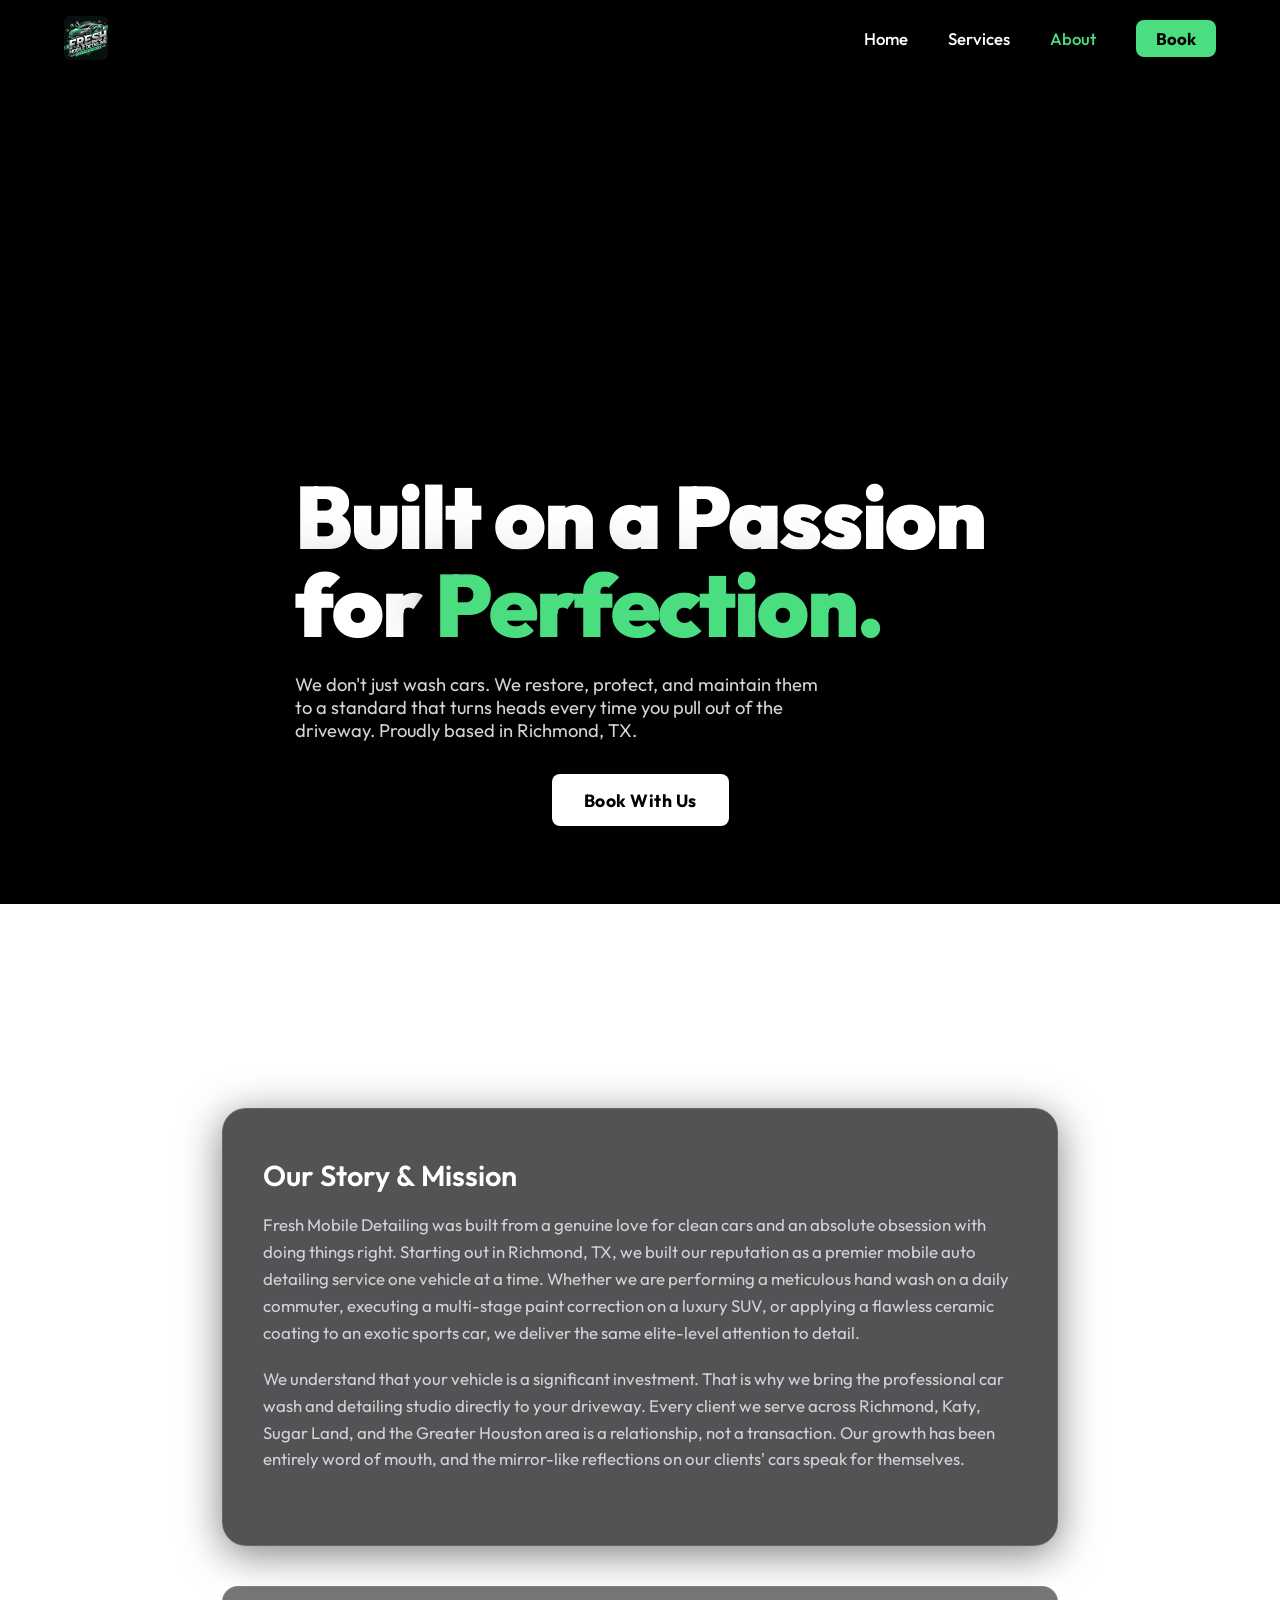
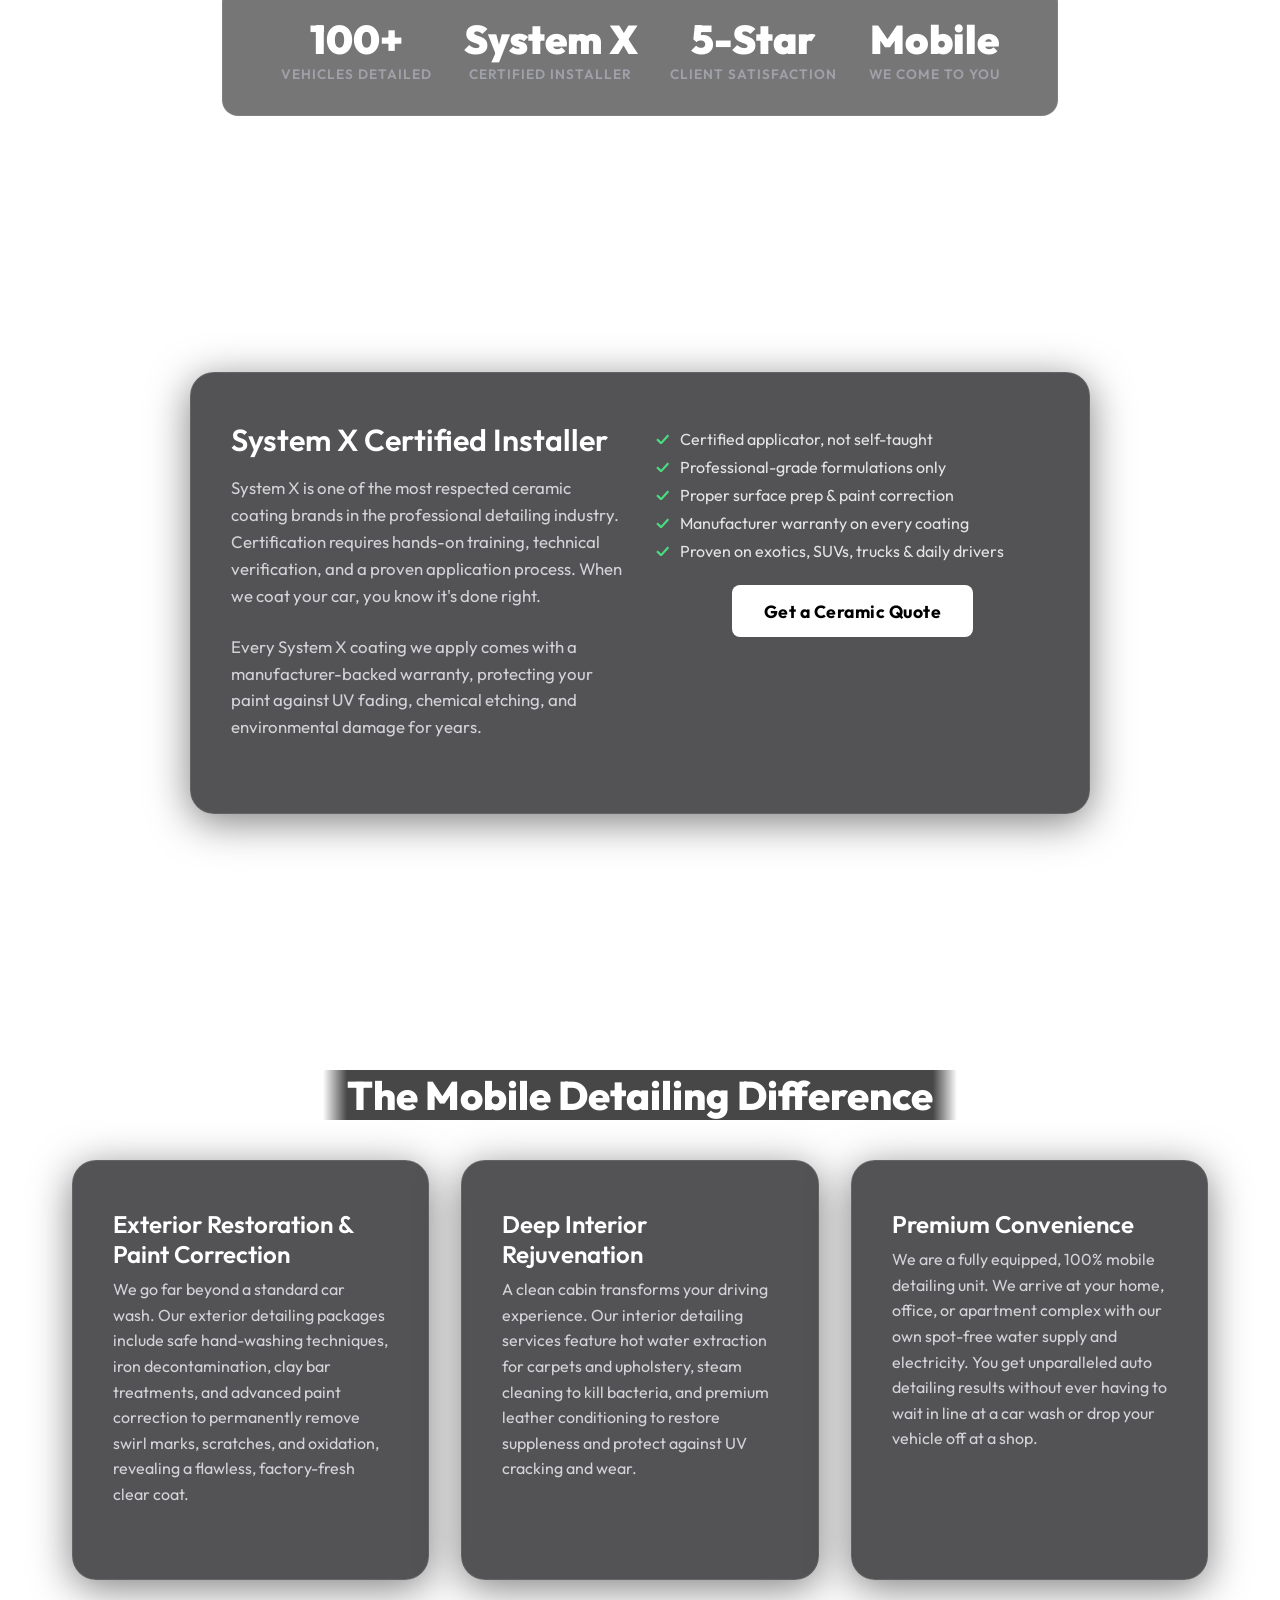
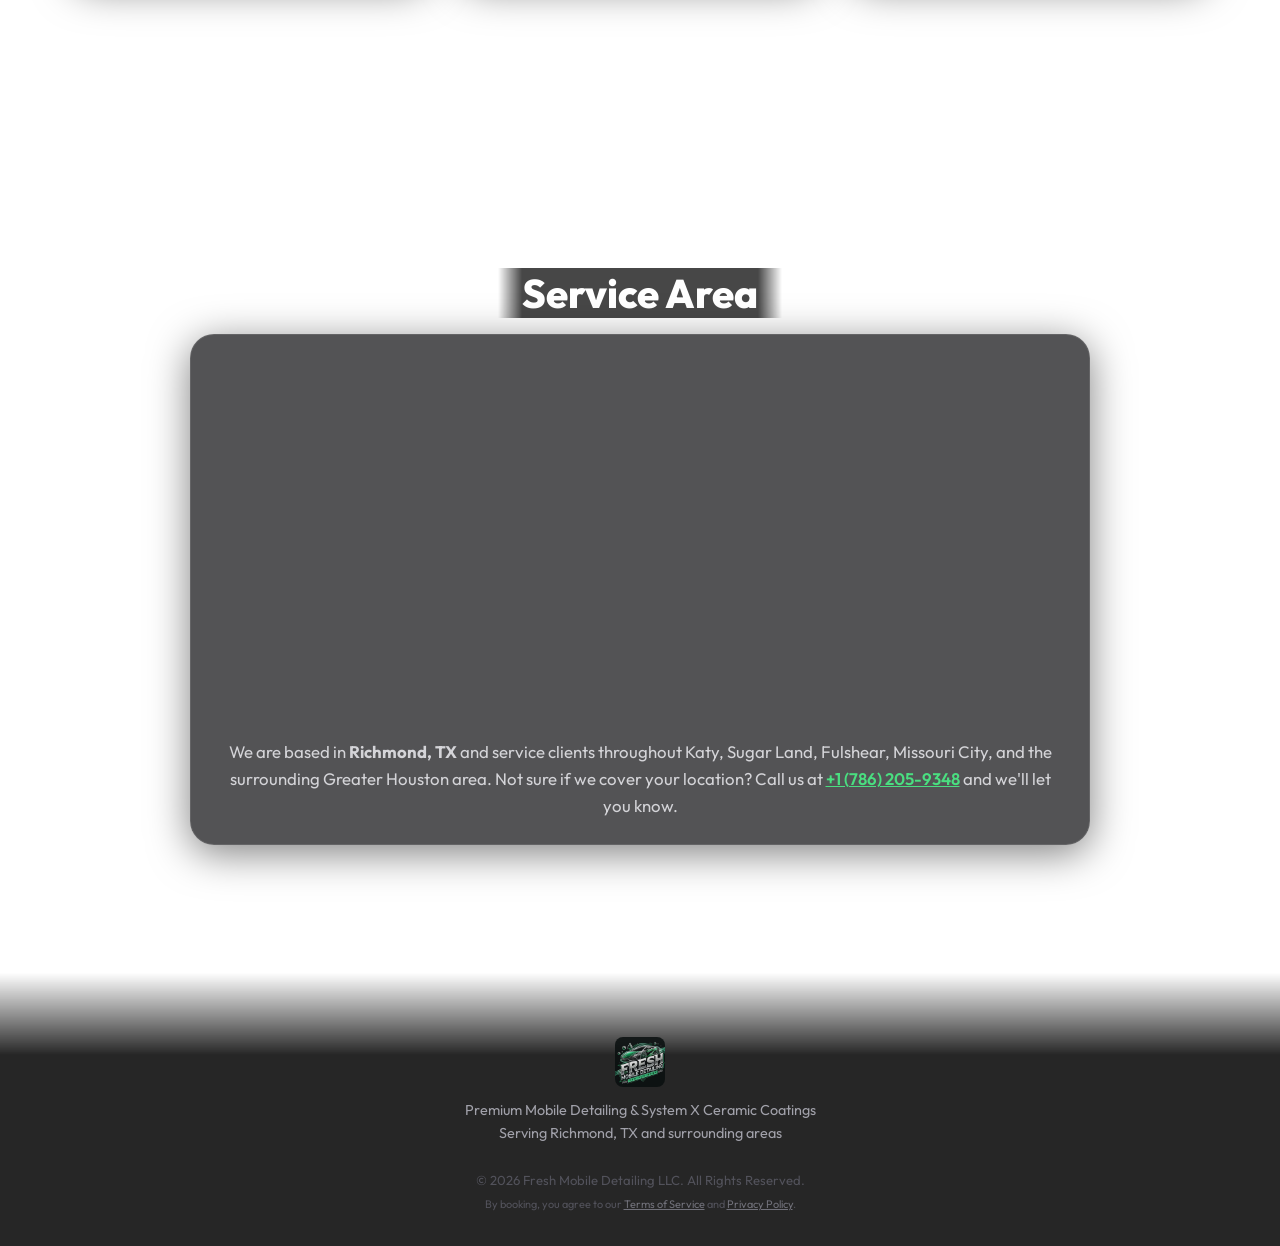
==== about.html @ 8d5e96d8 "Initial commit of Fresh Mobile Detailing" ====
<!DOCTYPE html>
<html lang="en">
<head>
    <meta charset="UTF-8">
    <meta name="viewport" content="width=device-width, initial-scale=1.0">
    <title>About Us | Mobile Auto Detailing Richmond & Houston TX</title>
    <meta name="description" content="Fresh Mobile Detailing is Richmond TX's premier mobile auto detailing service. Certified System X ceramic coating installers serving Richmond, Katy, Sugar Land, and Greater Houston. Passion-driven, results-obsessed.">
    <meta name="keywords" content="About Fresh Mobile Detailing, Richmond TX Detailer, Katy TX Car Wash, Sugar Land Auto Detail, Ceramic Coating Installers Houston, System X Certified Installer Texas">
    <link rel="stylesheet" href="styles.css">
    <link href="https://fonts.googleapis.com/css2?family=Outfit:wght@300;400;500;600;800;900&display=swap" rel="stylesheet">
</head>
<body>
    <div class="video-container">
        <video autoplay muted loop playsinline id="bg-video">
            <source src="assets/FRESH_MCLAREN.mp4" type="video/mp4">
        </video>
        <div class="overlay"></div>
    </div>

    <nav class="navbar">
        <a href="index.html" class="logo">
            <img src="assets/FRESH.jpg" alt="Fresh Mobile Detailing Logo" class="logo-img">
        </a>
        <button class="hamburger" aria-label="Toggle navigation" aria-expanded="false">
            <span></span><span></span><span></span>
        </button>
        <ul class="nav-links">
            <li><a href="index.html">Home</a></li>
            <li><a href="services.html">Services</a></li>
            <li><a href="about.html" class="active">About</a></li>
            <li><a href="contact.html" class="nav-cta">Book</a></li>
        </ul>
    </nav>

    <main class="main-content">

        <!-- Hero -->
        <section class="hero hero-about">
            <div class="hero-content">
                <h1 class="hero-title" style="font-size:clamp(2.8rem,7.5vw,5.5rem);"><span class="line-halo">Built on a Passion<br>for <span class="hero-accent">Perfection.</span></span></h1>
                <p class="hero-sub" style="max-width:560px;"><span class="line-halo">We don't just wash cars. We restore, protect, and maintain them to a standard that turns heads every time you pull out of the driveway. Proudly based in Richmond, TX.</span></p>
                <div style="text-align: center; margin-top: 1.5rem;">
                    <a href="contact.html" class="cta-button">Book With Us</a>
                </div>
            </div>
        </section>

        <!-- Story + Stats -->
        <section class="content-section">
            <div class="page-container" style="max-width: 900px;">
                <div class="glass-card info-card" style="margin-bottom: 2.5rem;">
                    <h2 class="service-title" style="font-size:1.8rem;margin-bottom:1.2rem;">Our Story &amp; Mission</h2>
                    <p class="service-desc" style="font-size:1.05rem;margin-bottom:1.2rem;">
                        Fresh Mobile Detailing was built from a genuine love for clean cars and an absolute obsession with doing things right. Starting out in Richmond, TX, we built our reputation as a premier mobile auto detailing service one vehicle at a time. Whether we are performing a meticulous hand wash on a daily commuter, executing a multi-stage paint correction on a luxury SUV, or applying a flawless ceramic coating to an exotic sports car, we deliver the same elite-level attention to detail.
                    </p>
                    <p class="service-desc" style="font-size:1.05rem;">
                        We understand that your vehicle is a significant investment. That is why we bring the professional car wash and detailing studio directly to your driveway. Every client we serve across Richmond, Katy, Sugar Land, and the Greater Houston area is a relationship, not a transaction. Our growth has been entirely word of mouth, and the mirror-like reflections on our clients' cars speak for themselves.
                    </p>
                </div>
                
                <div style="display:flex; justify-content:center; align-items:center; flex-wrap:wrap; gap:3rem 2rem; padding: 2rem; background: rgba(6, 6, 9, 0.55); border: 1px solid rgba(255,255,255,0.08); border-radius: 16px; backdrop-filter: blur(10px); text-align: center;">
                    <div style="text-align:center;">
                        <span style="display:block;font-size:2.5rem;font-weight:900;color:var(--primary);line-height:1;margin-bottom:0.25rem;">100+</span>
                        <span style="font-size:0.85rem;color:#a1a1aa;text-transform:uppercase;letter-spacing:1px;font-weight:600;">Vehicles Detailed</span>
                    </div>
                    <div style="text-align:center;">
                        <span style="display:block;font-size:2.5rem;font-weight:900;color:var(--primary);line-height:1;margin-bottom:0.25rem;">System X</span>
                        <span style="font-size:0.85rem;color:#a1a1aa;text-transform:uppercase;letter-spacing:1px;font-weight:600;">Certified Installer</span>
                    </div>
                    <div style="text-align:center;">
                        <span style="display:block;font-size:2.5rem;font-weight:900;color:var(--primary);line-height:1;margin-bottom:0.25rem;">5-Star</span>
                        <span style="font-size:0.85rem;color:#a1a1aa;text-transform:uppercase;letter-spacing:1px;font-weight:600;">Client Satisfaction</span>
                    </div>
                    <div style="text-align:center;">
                        <span style="display:block;font-size:2.5rem;font-weight:900;color:var(--primary);line-height:1;margin-bottom:0.25rem;">Mobile</span>
                        <span style="font-size:0.85rem;color:#a1a1aa;text-transform:uppercase;letter-spacing:1px;font-weight:600;">We Come to You</span>
                    </div>
                </div>
            </div>
        </section>

        <!-- System X -->
        <section class="content-section">
            <div class="page-container">
                <div class="glass-card" style="max-width:900px;margin:0 auto;text-align:left;">
                    <div style="display:flex;align-items:flex-start;gap:2rem;flex-wrap:wrap;">
                        <div style="flex:1;min-width:260px;">
                            <h2 class="service-title" style="font-size:1.9rem;margin-bottom:1rem;">System X Certified Installer</h2>
                            <p class="service-desc" style="font-size:1.05rem;">
                                System X is one of the most respected ceramic coating brands in the professional detailing industry. Certification requires hands-on training, technical verification, and a proven application process. When we coat your car, you know it's done right.
                            </p>
                            <p class="service-desc" style="font-size:1.05rem;margin-top:1rem;">
                                Every System X coating we apply comes with a manufacturer-backed warranty, protecting your paint against UV fading, chemical etching, and environmental damage for years.
                            </p>
                        </div>
                        <div style="flex:1;min-width:220px;">
                            <ul class="service-list" style="margin-top:0.5rem;">
                                <li>Certified applicator, not self-taught</li>
                                <li>Professional-grade formulations only</li>
                                <li>Proper surface prep &amp; paint correction</li>
                                <li>Manufacturer warranty on every coating</li>
                                <li>Proven on exotics, SUVs, trucks &amp; daily drivers</li>
                            </ul>
                            <div style="text-align: center; margin-top: 1.5rem;">
                                <a href="contact.html" class="cta-button book-btn" data-service="ceramic">Get a Ceramic Quote</a>
                            </div>
                        </div>
                    </div>
                </div>
            </div>
        </section>

        <!-- Our Expertise -->
        <section class="content-section">
            <div class="page-container">
                <div class="title-wrapper"><h2 class="section-title"><span class="line-halo">The Mobile Detailing Difference</span></h2></div>
                <div class="grid-container">
                    <div class="glass-card info-card">
                        <h3 class="service-title">Exterior Restoration &amp; Paint Correction</h3>
                        <p class="service-desc">We go far beyond a standard car wash. Our exterior detailing packages include safe hand-washing techniques, iron decontamination, clay bar treatments, and advanced paint correction to permanently remove swirl marks, scratches, and oxidation, revealing a flawless, factory-fresh clear coat.</p>
                    </div>
                    <div class="glass-card info-card">
                        <h3 class="service-title">Deep Interior Rejuvenation</h3>
                        <p class="service-desc">A clean cabin transforms your driving experience. Our interior detailing services feature hot water extraction for carpets and upholstery, steam cleaning to kill bacteria, and premium leather conditioning to restore suppleness and protect against UV cracking and wear.</p>
                    </div>
                    <div class="glass-card info-card">
                        <h3 class="service-title">Premium Convenience</h3>
                        <p class="service-desc">We are a fully equipped, 100% mobile detailing unit. We arrive at your home, office, or apartment complex with our own spot-free water supply and electricity. You get unparalleled auto detailing results without ever having to wait in line at a car wash or drop your vehicle off at a shop.</p>
                    </div>
                </div>
            </div>
        </section>

        <!-- Service Area + Map -->
        <section class="content-section">
            <div class="page-container">
                <div class="title-wrapper"><h2 class="section-title"><span class="line-halo">Service Area</span></h2></div>
                <div class="glass-card" style="max-width:900px;margin:0 auto;overflow:hidden;padding:0;">
                    <div class="map-wrapper">
                        <iframe
                            src="https://www.google.com/maps/embed?pb=!1m18!1m12!1m3!1d221978.04697087437!2d-95.87490824999999!3d29.620249999999997!2m3!1f0!2f0!3f0!3m2!1i1024!2i768!4f13.1!3m3!1m2!1s0x8640e8b4ed9c4785%3A0x94ef7c6aedf679f7!2sRichmond%2C%20TX!5e0!3m2!1sen!2sus!4v1717617600000!5m2!1sen!2sus"
                            width="100%"
                            height="380"
                            style="border:0;display:block;"
                            allowfullscreen=""
                            loading="lazy"
                            referrerpolicy="no-referrer-when-downgrade"
                            title="Fresh Mobile Detailing Service Area - Richmond TX">
                        </iframe>
                    </div>
                    <div style="padding:1.5rem 2rem;">
                        <p class="service-desc" style="font-size:1.05rem;margin:0;">We are based in <strong>Richmond, TX</strong> and service clients throughout Katy, Sugar Land, Fulshear, Missouri City, and the surrounding Greater Houston area. Not sure if we cover your location? Call us at <a href="tel:+17862059348" style="color:var(--accent);font-weight:600;">+1 (786) 205-9348</a> and we'll let you know.</p>
                    </div>
                </div>
            </div>
        </section>

    </main>

    <footer>
        <div class="footer-inner">
            <div class="footer-brand">
                <img src="assets/FRESH.jpg" alt="Fresh Mobile Detailing" class="footer-logo">
                <p>Premium Mobile Detailing &amp; System X Ceramic Coatings<br>Serving Richmond, TX and surrounding areas</p>
            </div>

            <p class="footer-copy">&copy; 2026 Fresh Mobile Detailing LLC. All Rights Reserved.<br>
            <small>By booking, you agree to our <a href="terms.html">Terms of Service</a> and <a href="privacy.html">Privacy Policy</a>.</small></p>
        </div>
    </footer>

    <!-- Booking Modal -->
    <div class="modal-overlay" id="booking-modal">
        <div class="modal-content">
            <button class="modal-close">&times;</button>
            <h2 class="title" style="font-size:2rem;margin-bottom:1rem;">Book Your Detail</h2>
            <p style="margin-bottom:1.5rem;color:#e4e4e7;">Fill out the form or call <span style="color:var(--accent);font-weight:bold;">+1 (786) 205-9348</span></p>
            <form action="#" method="POST" class="booking-form">
                <div class="form-row">
                    <div class="form-group"><label>Full Name</label><input type="text" class="form-control" required></div>
                    <div class="form-group"><label>Phone Number</label><input type="tel" class="form-control" required></div>
                </div>
                <div class="form-group"><label>Email Address</label><input type="email" class="form-control" required></div>
                <div class="form-row">
                    <div class="form-group"><label>Vehicle Make &amp; Model</label><input type="text" class="form-control" required></div>
                    <div class="form-group"><label>Preferred Date</label><input type="date" class="form-control" required></div>
                </div>
                <div class="form-group">
                    <label>Requested Service</label>
                    <select id="modal-service" class="form-control" required>
                        <option value="" disabled selected>Select a package...</option>
                        <option value="wash_wax">Premium Wash &amp; Wax (From $120)</option>
                        <option value="interior">Full Interior Detail (From $150)</option>
                        <option value="combo">Full Inside &amp; Out (From $250)</option>
                        <option value="ceramic">System X Ceramic Coating (Quote)</option>
                        <option value="other">Other / Custom</option>
                    </select>
                </div>
                <button type="submit" class="cta-button" style="width:100%;border:none;cursor:pointer;margin-top:1.5rem;">Submit Request</button>
            </form>
        </div>
    </div>

    <script src="script.js"></script>
</body>
</html>
---- styles.css ----
:root {
    --primary: #ffffff;
    --accent: #4ade80;
    --accent-hover: #22c55e;
    --bg-overlay: rgba(0, 0, 0, 0.25); /* Lighter overlay — let the video live */
    --glass-bg: rgba(10, 10, 14, 0.70);
    --glass-border: rgba(255, 255, 255, 0.1);
    --font-main: 'Outfit', sans-serif;
}

* { margin: 0; padding: 0; box-sizing: border-box; }

body, html {
    font-family: var(--font-main);
    color: var(--primary);
    background-color: transparent;
    scroll-behavior: smooth;
    min-height: 100vh;
    display: flex;
    flex-direction: column;
}

body.bg-dark {
    background-color: #0f0f13;
    background-image: radial-gradient(circle at top right, rgba(74, 222, 128, 0.05), transparent 40%),
                      radial-gradient(circle at bottom left, rgba(255, 255, 255, 0.05), transparent 40%);
}

/* ===========================================================
   CONTENT SECTIONS — no more heavy dark bars.
   Sections are now fully transparent, letting the video show.
   Only a very soft inner shadow at the edges keeps it subtle.
   =========================================================== */
.content-section {
    width: 100%;
    padding: 5rem 0;
    margin: 0;
    display: flex;
    justify-content: center;
    background: transparent;
    position: relative;
}

/* ===========================================================
   LOCALIZED TEXT GLOW — the key technique.
   A pseudo-element places a radial dark halo directly behind
   the text/title only, fading to fully transparent outward.
   =========================================================== */
.section-title {
    font-size: 2.5rem;
    font-weight: 800;
    text-align: center;
    margin-bottom: 1rem;
    color: var(--primary);
    display: inline-block;
}

.page-title {
    font-size: 3rem;
    text-align: center;
    margin-bottom: 0.5rem;
    font-weight: 800;
    display: inline-block;
}

.page-subtitle {
    font-size: 1.2rem;
    text-align: center;
    color: #d4d4d8;
    margin-bottom: 1rem;
    display: inline-block;
}

/* Center the inline-block title elements in their parent */
.page-container > .page-title,
.page-container > .page-subtitle,
.content-section .section-title {
    display: inline-block;
}
/* Wrapper to center inline-block children */
.title-wrapper {
    width: 100%;
    text-align: center;
    margin-bottom: 0;
}

/* ===========================================================
   FIXED BACKGROUND VIDEO
   =========================================================== */
.video-container {
    position: fixed;
    top: 0;
    left: 0;
    width: 100vw;
    min-height: 100svh;
    z-index: -2;
    background: #000;
}
#bg-video {
    width: 100vw; height: 100svh; object-fit: cover;
}
.overlay {
    position: fixed;
    top: 0; left: 0; width: 100%; height: 100%;
    background: var(--bg-overlay);
    z-index: -1;
}

/* ===========================================================
   LOGO IMAGE IN NAVBAR
   =========================================================== */
.logo { text-decoration: none; display: flex; align-items: center; }
.logo-img {
    height: 44px;
    width: auto;
    object-fit: contain;
    border-radius: 6px;
    display: block;
}

/* ===========================================================
   NAVBAR — fix hamburger z-index and visibility
   =========================================================== */
.navbar {
    position: fixed; top: 0; left: 0; width: 100%;
    display: flex; justify-content: space-between; align-items: center;
    padding: 1rem 5% 1.5rem; /* extra bottom padding for the fade */
    background: transparent;
    border-bottom: none;
    z-index: 1000;
}
.navbar::before {
    content: '';
    position: absolute;
    top: 0; left: 0; width: 100%; height: 100%;
    background: rgba(0, 0, 0, 0.45);
    backdrop-filter: blur(14px);
    -webkit-backdrop-filter: blur(14px);
    mask-image: linear-gradient(to bottom, black 40%, transparent 100%);
    -webkit-mask-image: linear-gradient(to bottom, black 40%, transparent 100%);
    z-index: -1;
    pointer-events: none;
}
.hamburger {
    display: none;
    cursor: pointer;
    flex-direction: column;
    gap: 5px;
    background: none;
    border: none;
    padding: 6px;
    z-index: 1001;
}
.hamburger span { width: 25px; height: 3px; background: white; border-radius: 2px; transition: 0.3s; display: block; }

.nav-links { display: flex; gap: 2.5rem; list-style: none; }
.nav-links a {
    color: var(--primary); text-decoration: none; font-weight: 500; font-size: 1.05rem;
    transition: color 0.3s;
}
.nav-links a:hover, .nav-links a.active { color: var(--accent); }

.nav-links a.nav-cta {
    background: var(--accent);
    color: #000;
    padding: 0.5rem 1.25rem;
    border-radius: 8px;
    font-weight: 700;
    transition: background 0.2s, transform 0.2s;
}
.nav-links a.nav-cta:hover {
    background: var(--accent-hover, #22c55e);
    transform: translateY(-1px);
    color: #000;
}

/* ===========================================================
   MAIN CONTENT WRAPPERS
   =========================================================== */
.main-content {
    flex: 1;
    padding-top: 80px;
    display: flex; flex-direction: column; align-items: center;
    width: 100%;
}
.hero {
    flex: 1; display: flex; justify-content: center; align-items: center; padding: 20px;
    width: 100%; min-height: calc(100svh - 80px);
}
.page-container {
    width: 100%;
    max-width: 1200px;
    padding: 3rem 2rem;
}

/* ===========================================================
   GLASSMORPHISM CARDS — kept for actual content containers
   =========================================================== */
.glass-card {
    background: var(--glass-bg);
    backdrop-filter: blur(18px);
    -webkit-backdrop-filter: blur(18px);
    border: 1px solid var(--glass-border);
    border-radius: 24px;
    padding: 3rem 2.5rem;
    text-align: center;
    box-shadow: 0 8px 40px 0 rgba(0, 0, 0, 0.5);
    animation: fadeInUp 0.8s ease-out forwards;
}
.glass-card.hero-card { max-width: 600px; }
.glass-card.info-card { text-align: left; margin-bottom: 2rem; }

/* Service cards — clean, readable but not gimmicky */
.grid-container {
    display: grid;
    grid-template-columns: repeat(auto-fit, minmax(min(100%, 300px), 1fr));
    gap: 2rem;
    margin-top: 1.5rem;
}
.service-card {
    background: rgba(6, 6, 9, 0.55);
    border: 1px solid rgba(255,255,255,0.08);
    backdrop-filter: blur(10px);
    -webkit-backdrop-filter: blur(10px);
    border-radius: 16px;
    padding: 2rem;
    text-align: left;
    transition: transform 0.3s, border-color 0.3s, box-shadow 0.3s;
}
.service-card:hover {
    transform: translateY(-6px);
    border-color: var(--accent);
    box-shadow: 0 8px 30px rgba(74, 222, 128, 0.12);
}
.service-title { font-size: 1.5rem; font-weight: 600; margin-bottom: 0.5rem; color: var(--primary); }
.service-price { font-size: 1.25rem; font-weight: 800; margin-bottom: 1rem; color: var(--accent); }
.service-desc { color: #d4d4d8; line-height: 1.6; margin-bottom: 1.5rem; }
.service-list { list-style: none; color: #e4e4e7; margin-bottom: 1.5rem; }
.service-list li { margin-bottom: 0.5rem; padding-left: 1.5rem; position: relative; }
.service-list li::before { content: "✓"; color: var(--accent); position: absolute; left: 0; font-weight: bold; }

/* ===========================================================
   TYPOGRAPHY
   =========================================================== */
.badge { display: inline-block; padding: 6px 12px; background: rgba(255,255,255,0.1); border: 1px solid rgba(255,255,255,0.2); border-radius: 20px; font-size: 0.85rem; font-weight: 600; letter-spacing: 1px; text-transform: uppercase; margin-bottom: 1.5rem; }
.title { font-size: 3rem; font-weight: 800; line-height: 1.1; margin-bottom: 0.5rem; }
.subtitle { font-size: 1.2rem; color: #e4e4e7; margin-bottom: 2rem; }

/* Features */
.features { display: flex; flex-direction: column; gap: 1rem; margin-bottom: 2.5rem; }
.feature-item { display: flex; align-items: center; justify-content: center; gap: 0.5rem; font-size: 1.05rem; }

/* Buttons */
.cta-button { 
    display: inline-flex; 
    align-items: center; 
    justify-content: center; 
    height: 52px; 
    white-space: nowrap; 
    padding: 0 2rem; 
    background: var(--primary); 
    color: #000; 
    text-decoration: none; 
    border-radius: 8px; 
    font-weight: 700; 
    font-size: 1.1rem; 
    transition: all 0.3s ease; 
    text-align: center; 
    cursor: pointer; 
    border: none; 
    letter-spacing: 0.5px; 
}
.cta-button:hover { transform: translateY(-2px); background: #f4f4f5; box-shadow: 0 6px 20px rgba(255,255,255,0.3); }
.cta-button.outline { background: transparent; border: 2px solid var(--primary); color: var(--primary); }
.cta-button.outline:hover { background: var(--primary); color: #000; }

/* Lock background scrolling when modal is open */
body.no-scroll {
    overflow: hidden;
    height: 100vh;
}

/* ===========================================================
   FORMS & MODAL
   =========================================================== */
.form-row {
    display: flex;
    flex-direction: column;
    gap: 1.5rem;
}
@media (min-width: 768px) {
    .form-row { flex-direction: row; }
    .form-row > * { flex: 1; }
}
.booking-form {
    display: flex;
    flex-direction: column;
    gap: 1rem;
    text-align: left;
}
.form-group {
    display: flex;
    flex-direction: column;
    gap: 0.5rem;
}
.form-group label {
    font-size: 0.95rem;
    font-weight: 500;
    color: #e4e4e7;
}
.form-control {
    width: 100%;
    padding: 1rem;
    background: rgba(0, 0, 0, 0.5);
    border: 1px solid var(--glass-border);
    border-radius: 8px;
    color: var(--primary);
    font-family: var(--font-main);
    font-size: 1rem;
    transition: border-color 0.3s, background 0.3s;
}
.form-control:focus {
    outline: none;
    border-color: var(--accent);
    background: rgba(0, 0, 0, 0.7);
}
select.form-control {
    appearance: none;
    -webkit-appearance: none;
    background-image: url("data:image/svg+xml;charset=UTF-8,%3csvg xmlns='http://www.w3.org/2000/svg' viewBox='0 0 24 24' fill='none' stroke='white' stroke-width='2' stroke-linecap='round' stroke-linejoin='round'%3e%3cpolyline points='6 9 12 15 18 9'%3e%3c/polyline%3e%3c/svg%3e");
    background-repeat: no-repeat;
    background-position: right 1rem center;
    background-size: 1em;
}

.modal-overlay {
    position: fixed;
    top: 0; left: 0; width: 100%; height: 100%;
    background: rgba(0, 0, 0, 0.75);
    backdrop-filter: blur(10px);
    z-index: 1000;
    display: flex; justify-content: center; align-items: center;
    opacity: 0; visibility: hidden;
    transition: all 0.3s ease;
}
.modal-overlay.active { opacity: 1; visibility: visible; }
.modal-content {
    background: rgba(10, 10, 14, 0.88);
    border: 1px solid var(--glass-border);
    border-radius: 24px;
    padding: 2.5rem;
    width: 90%;
    max-width: 600px;
    max-height: 90vh;
    overflow-y: auto;
    position: relative;
    transform: translateY(20px);
    transition: all 0.35s cubic-bezier(0.34, 1.56, 0.64, 1);
    box-shadow: 0 24px 60px rgba(0,0,0,0.6);
}
.modal-overlay.active .modal-content { transform: translateY(0); }
.modal-close {
    position: absolute;
    top: 1.5rem; right: 1.5rem;
    background: transparent;
    border: none;
    color: var(--primary);
    font-size: 2rem;
    cursor: pointer;
    line-height: 1;
    opacity: 0.7;
    transition: opacity 0.2s;
}
.modal-close:hover { opacity: 1; }

/* ===========================================================
   FOOTER — new layout
   =========================================================== */
footer {
    position: relative;
    text-align: center;
    padding: 4rem 2rem 2rem;
    border-top: none;
    background: transparent;
}
footer::before {
    content: '';
    position: absolute;
    top: 0; left: 0; width: 100%; height: 100%;
    background: rgba(0,0,0,0.85);
    backdrop-filter: blur(10px);
    -webkit-backdrop-filter: blur(10px);
    mask-image: linear-gradient(to top, black 70%, transparent 100%);
    -webkit-mask-image: linear-gradient(to top, black 70%, transparent 100%);
    z-index: -1;
    pointer-events: none;
}
.footer-inner { max-width: 1000px; margin: 0 auto; display: flex; flex-direction: column; align-items: center; gap: 1.5rem; }
.footer-brand { display: flex; flex-direction: column; align-items: center; gap: 0.75rem; }
.footer-logo { height: 50px; width: auto; object-fit: contain; border-radius: 8px; opacity: 0.85; }
.footer-brand p { color: #a1a1aa; font-size: 0.9rem; line-height: 1.6; }
.footer-links { display: flex; flex-wrap: wrap; justify-content: center; gap: 1rem 2rem; }
.footer-links a { color: #a1a1aa; text-decoration: none; font-size: 0.9rem; transition: color 0.25s; }
.footer-links a:hover { color: var(--primary); }
.footer-copy { color: #52525b; font-size: 0.82rem; line-height: 1.7; }
.footer-copy a { color: #71717a; text-decoration: underline; }

/* ===========================================================
   CINEMATIC HERO
   =========================================================== */
.hero-cinematic, .hero-about {
    width: 100%;
    min-height: 100svh;
    display: flex;
    align-items: flex-end;
    padding: 0 6% 8%;
}
.hero-about {
    padding-bottom: 12%; /* Lift the about content slightly higher so the CTA is above fold */
}
.hero-content {
    max-width: 780px;
    position: relative;
}

/* Per-line halo — each line of text gets its own tight dark backing.
   Works by setting inline + box-decoration-break:clone so the background
   resets at every line break, accumulating only where characters live. */
.line-halo {
    display: inline;
    padding: 0 24px;
    background-color: transparent;
    background-image: linear-gradient(
        90deg, 
        transparent 0%, 
        rgba(0, 0, 0, 0.72) 24px, 
        rgba(0, 0, 0, 0.72) calc(100% - 24px), 
        transparent 100%
    );
    -webkit-box-decoration-break: clone;
    box-decoration-break: clone;
    line-height: inherit;
    border-radius: 0;
}

/* Stats row: each individual stat block gets its own pill */
.stat-halo {
    background: rgba(0, 0, 0, 0.65);
    padding: 0.5rem 1rem;
    border-radius: 8px;
    backdrop-filter: blur(4px);
}
.hero-eyebrow {
    font-size: 0.85rem;
    font-weight: 600;
    letter-spacing: 3px;
    text-transform: uppercase;
    color: var(--accent);
    margin-bottom: 1.5rem;
    position: relative;
    display: inline-block;
}
.hero-eyebrow::before {
    content: '';
    position: absolute;
    inset: -80% -200% -80% -80%;
    background: radial-gradient(ellipse at center left, rgba(0,0,0,0.6) 0%, transparent 70%);
    z-index: -1;
    pointer-events: none;
}
.hero-title {
    font-size: clamp(3.5rem, 9vw, 7rem);
    font-weight: 900;
    line-height: 1.0;
    letter-spacing: -2px;
    margin-bottom: 1.5rem;
    /* Soft shadow to keep text readable on any frame */
    text-shadow: 0 2px 40px rgba(0,0,0,0.6), 0 0 80px rgba(0,0,0,0.4);
}
.hero-accent { color: var(--accent); }
.hero-sub {
    font-size: 1.15rem;
    color: #d4d4d8;
    line-height: 1.25;
    margin-bottom: 2rem;
    text-shadow: 0 1px 12px rgba(0,0,0,0.8);
}
.hero-actions {
    display: flex;
    gap: 1rem;
    flex-wrap: wrap;
    margin-bottom: 3rem;
}
.hero-stats {
    display: flex;
    align-items: center;
    gap: 1.5rem;
    flex-wrap: wrap;
}
.stat { display: flex; flex-direction: column; }
.stat-number {
    font-size: 1.3rem;
    font-weight: 800;
    color: var(--primary);
    text-shadow: 0 1px 12px rgba(0,0,0,0.8);
}
.stat-label {
    font-size: 0.75rem;
    color: #a1a1aa;
    text-transform: uppercase;
    letter-spacing: 1px;
    text-shadow: 0 1px 8px rgba(0,0,0,0.8);
}
.stat-divider {
    width: 1px;
    height: 36px;
    background: rgba(255,255,255,0.2);
}

/* ===========================================================
   SERVICE CARD ACTIONS — side-by-side View Details + Book
   =========================================================== */
.service-card-actions {
    display: flex;
    gap: 0.75rem;
    margin-top: 1.5rem;
    flex-wrap: wrap;
}
.service-card-actions .cta-button {
    flex: 1;
    text-align: center;
    font-size: 0.95rem;
    padding: 0.75rem 1rem;
}
/* "View Details" ghost button */
.detail-btn {
    flex: 1;
    display: inline-flex;
    align-items: center;
    justify-content: center;
    height: 52px;
    white-space: nowrap;
    background: transparent;
    border: 1px solid var(--glass-border);
    color: var(--primary);
    font-family: var(--font-main);
    border-radius: 8px;
    padding: 0 1rem;
    font-size: 0.95rem;
    font-weight: 600;
    cursor: pointer;
    transition: all 0.2s;
}
.detail-btn:hover {
    border-color: var(--accent);
    background: rgba(74, 222, 128, 0.07);
    color: var(--accent);
}

/* ===========================================================
   SERVICE DETAIL MODAL content styles
   =========================================================== */
.svc-modal-title { margin-bottom: 0.25rem; }
.svc-modal-price { color: var(--accent); font-weight: 800; font-size: 1.2rem; margin-bottom: 1rem; }
.svc-modal-desc  { color: #d4d4d8; line-height: 1.7; margin-bottom: 1.25rem; }
.svc-modal-list  { list-style: none; margin-bottom: 1rem; }
.svc-modal-list li { padding: 0.4rem 0 0.4rem 1.5rem; position: relative; color: #e4e4e7; border-bottom: 1px solid rgba(255,255,255,0.05); }
.svc-modal-list li::before { content: '✓'; color: var(--accent); position: absolute; left: 0; font-weight: bold; }
.details-note {
    font-size: 0.85rem;
    color: #a1a1aa;
    font-style: italic;
    padding-top: 0.75rem;
    border-top: 1px solid var(--glass-border);
}

/* ===========================================================
   GOOGLE MAPS WRAPPER
   =========================================================== */
.map-wrapper {
    width: 100%;
    overflow: hidden;
    border-radius: 24px 24px 0 0;
    line-height: 0;
}
.map-wrapper iframe {
    filter: invert(92%) hue-rotate(180deg) brightness(0.85) contrast(1.05);
    display: block;
}


/* ===========================================================
   FEATURED CARD
   =========================================================== */
.service-card--featured {
    border-color: rgba(74,222,128,0.3);
    background: rgba(10, 18, 12, 0.65);
    position: relative;
}
.featured-badge {
    display: inline-block;
    font-size: 0.72rem;
    font-weight: 700;
    letter-spacing: 2px;
    text-transform: uppercase;
    color: var(--accent);
    border: 1px solid var(--accent);
    border-radius: 4px;
    padding: 3px 10px;
    margin-bottom: 0.75rem;
}

/* ===========================================================
   ABOUT PAGE — stat cards grid
   =========================================================== */
.about-grid {
    display: grid;
    grid-template-columns: 1fr 1fr;
    gap: 2rem;
    align-items: start;
}
.about-text-card { text-align: left; }
.about-stats-grid {
    display: grid;
    grid-template-columns: 1fr 1fr;
    gap: 1rem;
}
.stat-card {
    display: flex;
    flex-direction: column;
    align-items: center;
    justify-content: center;
    padding: 1.5rem 1rem;
    text-align: center;
    gap: 0.4rem;
}
.stat-big {
    font-size: 1.6rem;
    font-weight: 900;
    color: var(--accent);
    line-height: 1;
}
.stat-big-label {
    font-size: 0.78rem;
    color: #a1a1aa;
    text-transform: uppercase;
    letter-spacing: 1px;
}

/* Phone CTA on booking page */
.phone-cta {
    display: inline-block;
    font-size: 1.8rem;
    font-weight: 800;
    color: var(--accent);
    text-decoration: none;
    margin-top: 0.5rem;
    transition: opacity 0.2s;
    text-shadow: 0 2px 20px rgba(74,222,128,0.3);
}
.phone-cta:hover { opacity: 0.8; }

/* Card icon on info cards */
.card-icon {
    font-size: 1.5rem;
    margin-bottom: 0.75rem;
    color: var(--accent);
    opacity: 0.7;
}

/* ===========================================================
   MOBILE RESPONSIVENESS
   =========================================================== */
@media (max-width: 768px) {
    .content-section { padding: 3rem 0; }
    .page-container { padding: 1.5rem 1rem; }
    .glass-card { padding: 2rem 1.25rem; border-radius: 16px; width: 100%; }
    .service-card { padding: 1.5rem 1.25rem; border-radius: 14px; }
    .grid-container { gap: 1.25rem; }

    /* About grid stacks on mobile */
    .about-grid { grid-template-columns: 1fr; }
    .about-stats-grid { grid-template-columns: 1fr 1fr; }

    /* Force buttons to wrap on very small screens if they can't fit */
    .service-card-actions { flex-direction: column; }
    .service-card-actions .cta-button, .service-card-actions .detail-btn { width: 100%; }

    /* Hero cinematic adjusts to bottom-left layout */
    .hero-cinematic, .hero-about { padding: 0 5% 10%; align-items: flex-end; }
    .hero-about { padding-bottom: 25svh; }
    .hero-title { font-size: clamp(2.8rem, 12vw, 5rem); letter-spacing: -1px; }
    .hero-stats { gap: 1rem; }
    .stat-divider { height: 28px; }

    /* Hamburger MUST show */
    .hamburger { display: flex !important; }
    .nav-links {
        position: fixed;
        top: 0; left: 0;
        width: 100%; height: 100svh;
        background: rgba(5, 5, 8, 0.98);
        backdrop-filter: blur(20px);
        flex-direction: column;
        align-items: center;
        justify-content: center;
        gap: 2.5rem;
        border: none;
        z-index: 999;
        opacity: 0;
        visibility: hidden;
        transform: translateY(-10px);
        transition: opacity 0.3s ease, transform 0.3s ease, visibility 0.3s;
    }
    .nav-links.active { 
        opacity: 1; 
        visibility: visible; 
        transform: translateY(0); 
    }
    .nav-links a { font-size: 1.5rem; font-weight: 700; }
    .hamburger.active span:nth-child(1) { transform: rotate(45deg) translate(5px, 5px); }
    .hamburger.active span:nth-child(2) { opacity: 0; }
    .hamburger.active span:nth-child(3) { transform: rotate(-45deg) translate(6px, -6px); }

    .title { font-size: 2.2rem; }
    .page-title { font-size: 2.2rem; }
    .section-title { font-size: 2rem; }

    .hero-actions { flex-direction: column; }
    .hero-actions .cta-button { text-align: center; }

    .footer-links { gap: 0.75rem 1.5rem; }
}

@keyframes fadeInUp {
    from { opacity: 0; transform: translateY(20px); }
    to { opacity: 1; transform: translateY(0); }
}

@media (min-width: 1024px) {
    .services-grid-2x2 {
        grid-template-columns: 1fr 1fr;
    }
}
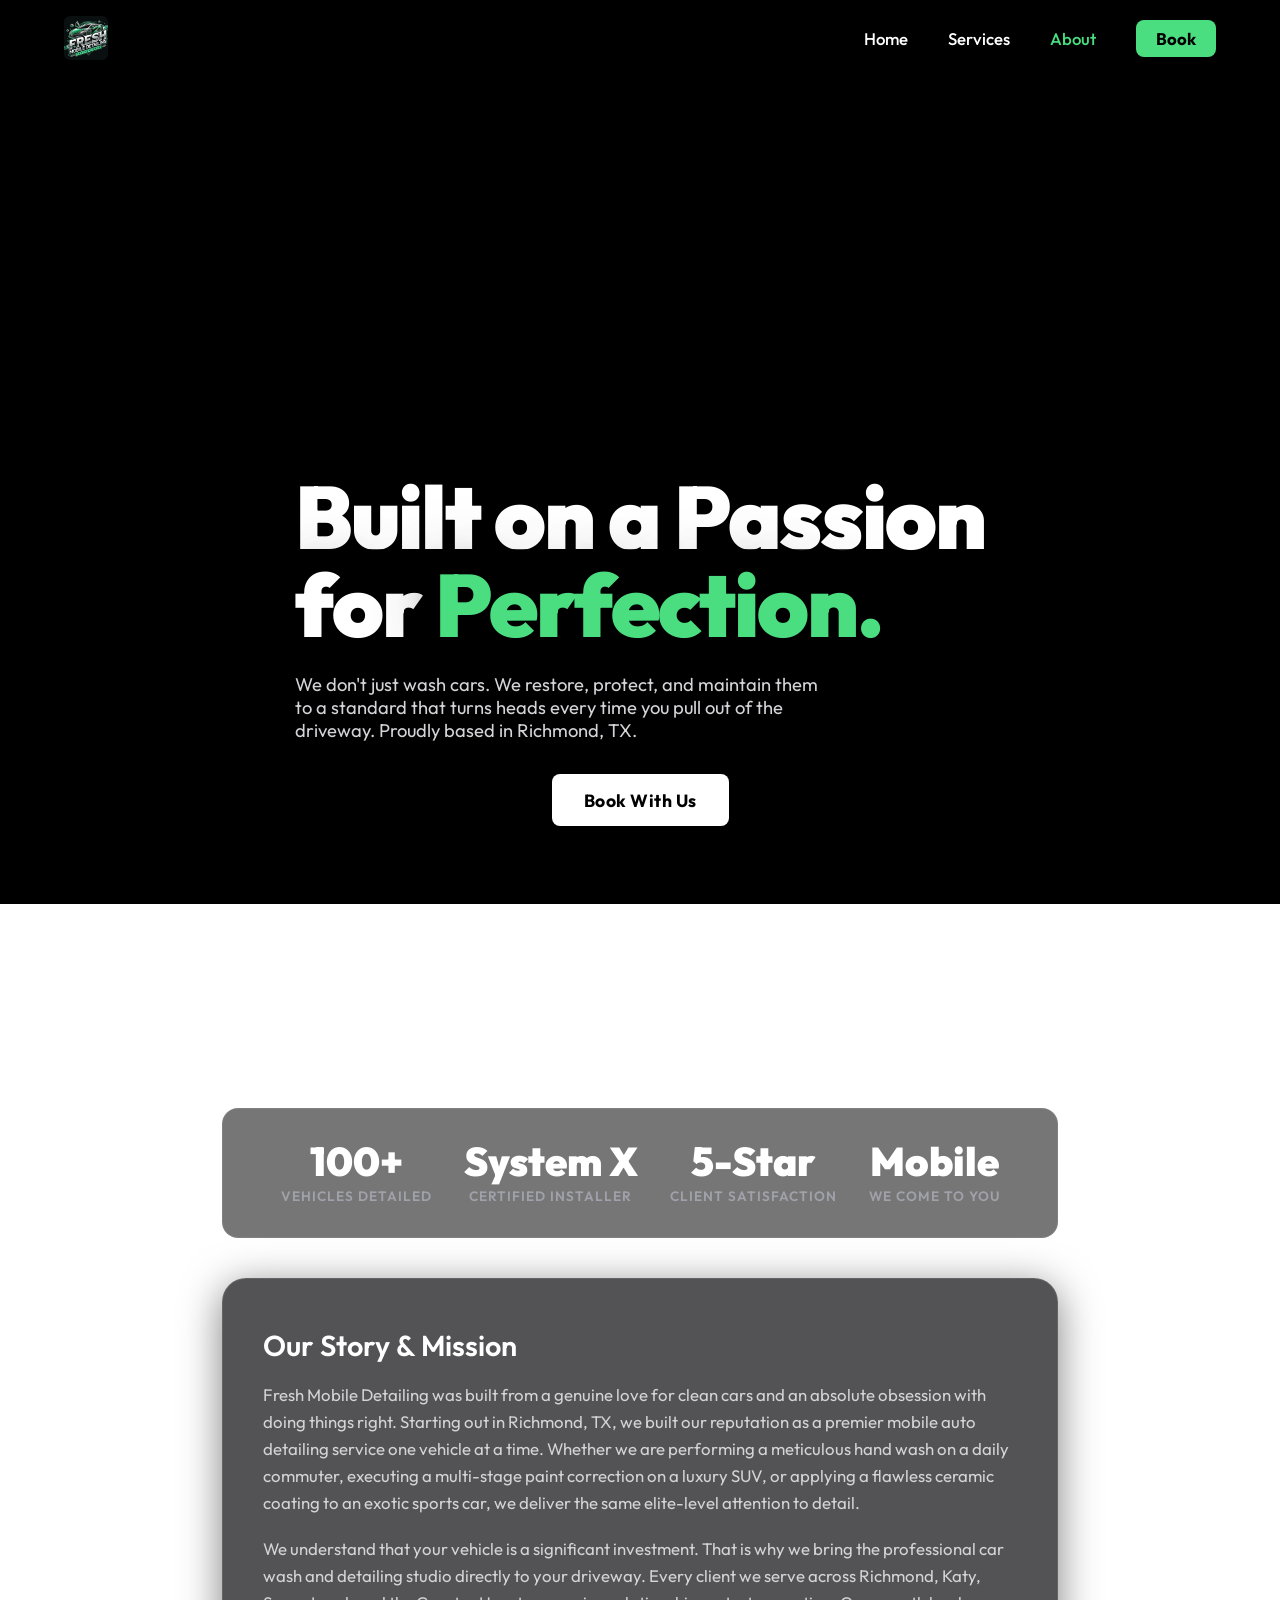
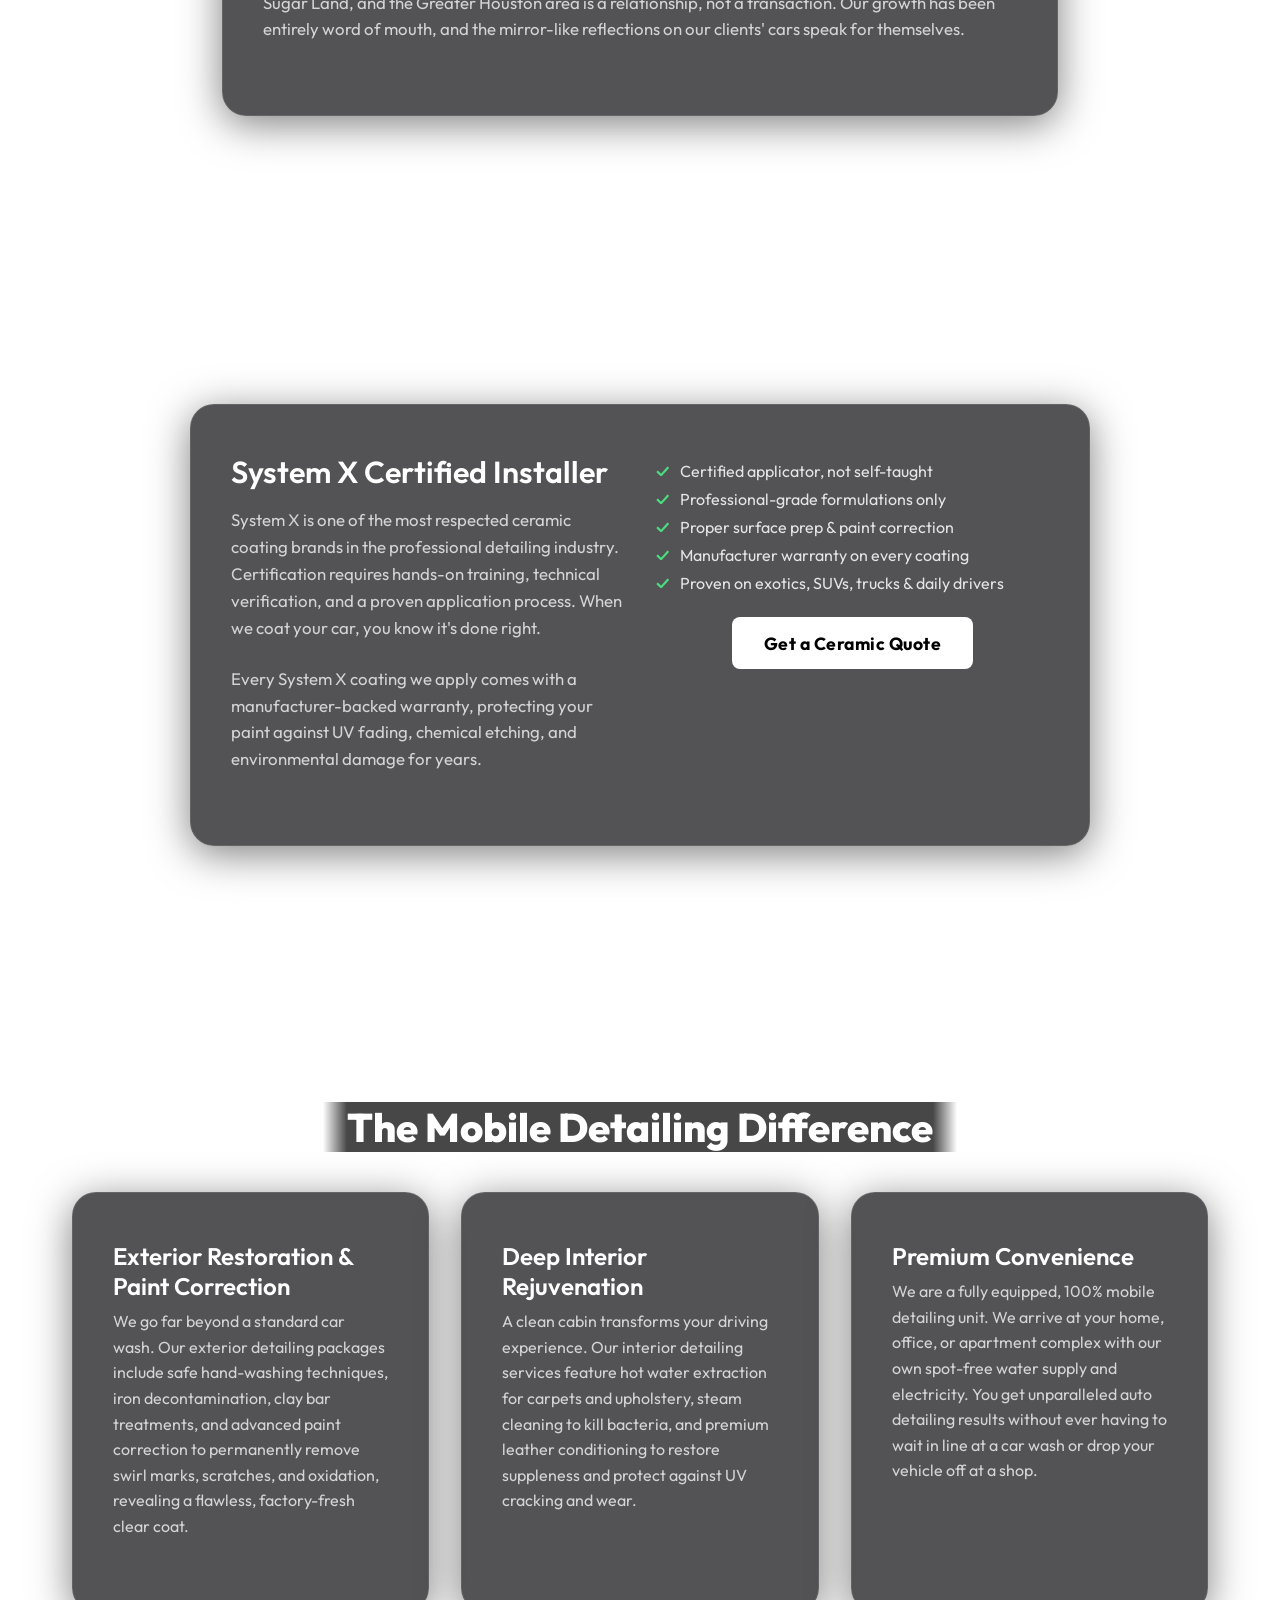
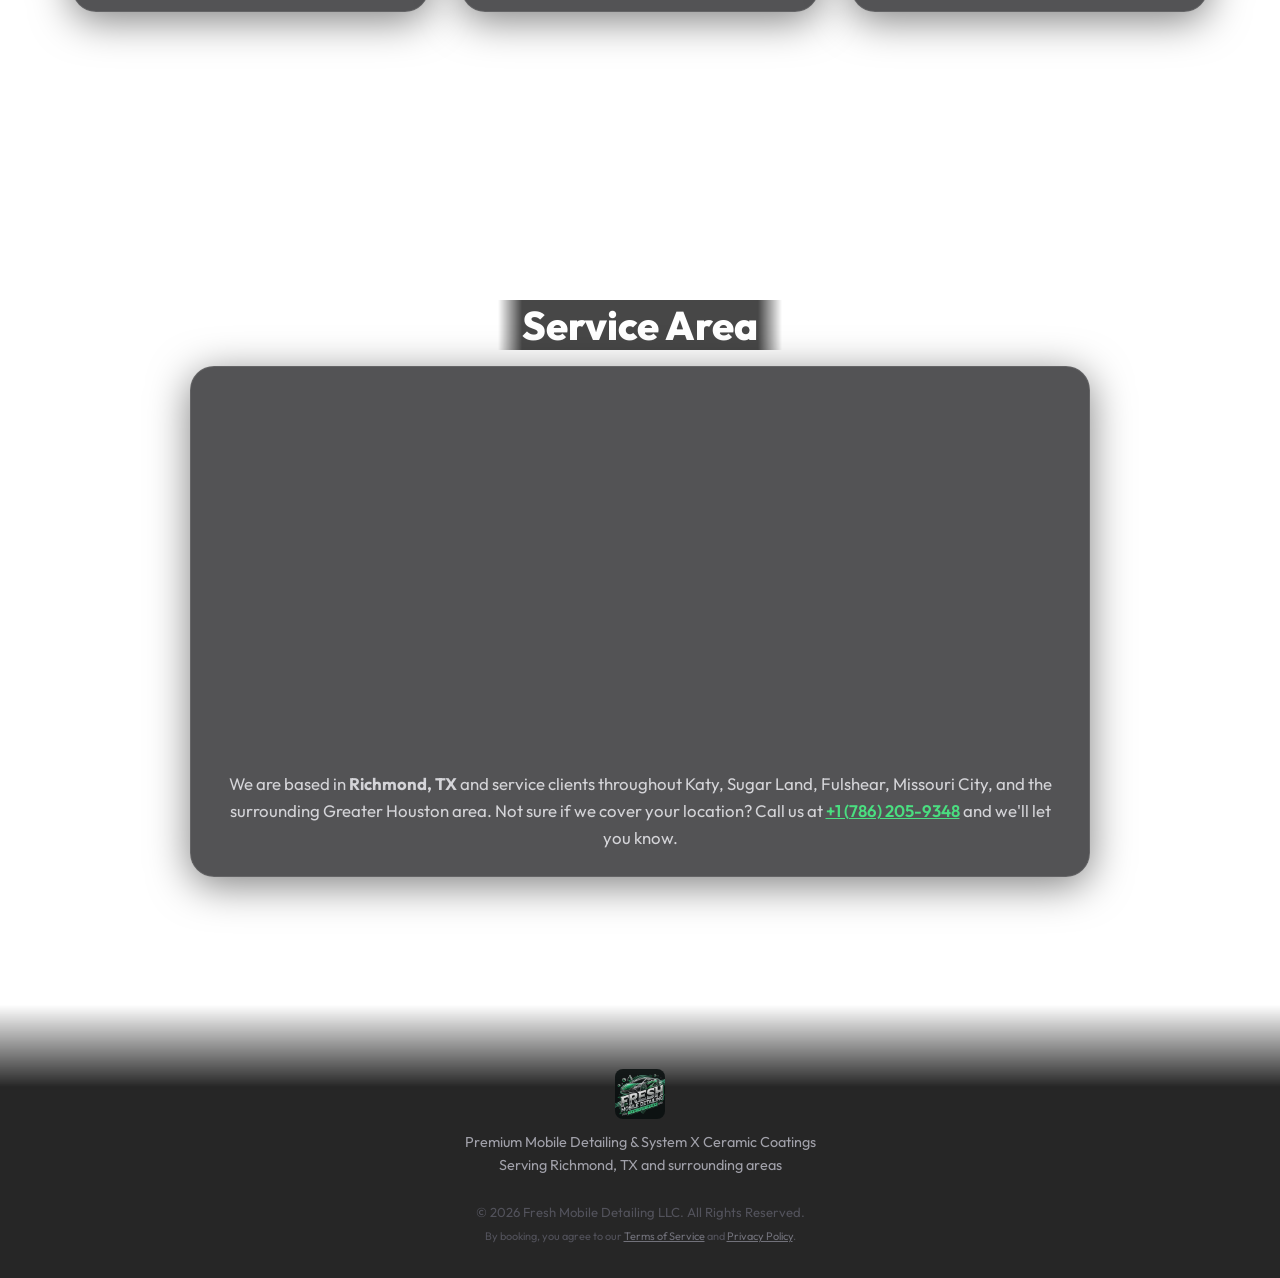
==== commit 4a14ac8f: "Move statistics row above Our Story on About page" ====
--- a/about.html
+++ b/about.html
@@ -48,7 +48,26 @@
         <!-- Story + Stats -->
         <section class="content-section">
             <div class="page-container" style="max-width: 900px;">
-                <div class="glass-card info-card" style="margin-bottom: 2.5rem;">
+                <div style="display:flex; justify-content:center; align-items:center; flex-wrap:wrap; gap:3rem 2rem; padding: 2rem; background: rgba(6, 6, 9, 0.55); border: 1px solid rgba(255,255,255,0.08); border-radius: 16px; backdrop-filter: blur(10px); text-align: center; margin-bottom: 2.5rem;">
+                    <div style="text-align:center;">
+                        <span style="display:block;font-size:2.5rem;font-weight:900;color:var(--primary);line-height:1;margin-bottom:0.25rem;">100+</span>
+                        <span style="font-size:0.85rem;color:#a1a1aa;text-transform:uppercase;letter-spacing:1px;font-weight:600;">Vehicles Detailed</span>
+                    </div>
+                    <div style="text-align:center;">
+                        <span style="display:block;font-size:2.5rem;font-weight:900;color:var(--primary);line-height:1;margin-bottom:0.25rem;">System X</span>
+                        <span style="font-size:0.85rem;color:#a1a1aa;text-transform:uppercase;letter-spacing:1px;font-weight:600;">Certified Installer</span>
+                    </div>
+                    <div style="text-align:center;">
+                        <span style="display:block;font-size:2.5rem;font-weight:900;color:var(--primary);line-height:1;margin-bottom:0.25rem;">5-Star</span>
+                        <span style="font-size:0.85rem;color:#a1a1aa;text-transform:uppercase;letter-spacing:1px;font-weight:600;">Client Satisfaction</span>
+                    </div>
+                    <div style="text-align:center;">
+                        <span style="display:block;font-size:2.5rem;font-weight:900;color:var(--primary);line-height:1;margin-bottom:0.25rem;">Mobile</span>
+                        <span style="font-size:0.85rem;color:#a1a1aa;text-transform:uppercase;letter-spacing:1px;font-weight:600;">We Come to You</span>
+                    </div>
+                </div>
+
+                <div class="glass-card info-card">
                     <h2 class="service-title" style="font-size:1.8rem;margin-bottom:1.2rem;">Our Story &amp; Mission</h2>
                     <p class="service-desc" style="font-size:1.05rem;margin-bottom:1.2rem;">
                         Fresh Mobile Detailing was built from a genuine love for clean cars and an absolute obsession with doing things right. Starting out in Richmond, TX, we built our reputation as a premier mobile auto detailing service one vehicle at a time. Whether we are performing a meticulous hand wash on a daily commuter, executing a multi-stage paint correction on a luxury SUV, or applying a flawless ceramic coating to an exotic sports car, we deliver the same elite-level attention to detail.
@@ -56,25 +75,6 @@
                     <p class="service-desc" style="font-size:1.05rem;">
                         We understand that your vehicle is a significant investment. That is why we bring the professional car wash and detailing studio directly to your driveway. Every client we serve across Richmond, Katy, Sugar Land, and the Greater Houston area is a relationship, not a transaction. Our growth has been entirely word of mouth, and the mirror-like reflections on our clients' cars speak for themselves.
                     </p>
-                </div>
-                
-                <div style="display:flex; justify-content:center; align-items:center; flex-wrap:wrap; gap:3rem 2rem; padding: 2rem; background: rgba(6, 6, 9, 0.55); border: 1px solid rgba(255,255,255,0.08); border-radius: 16px; backdrop-filter: blur(10px); text-align: center;">
-                    <div style="text-align:center;">
-                        <span style="display:block;font-size:2.5rem;font-weight:900;color:var(--primary);line-height:1;margin-bottom:0.25rem;">100+</span>
-                        <span style="font-size:0.85rem;color:#a1a1aa;text-transform:uppercase;letter-spacing:1px;font-weight:600;">Vehicles Detailed</span>
-                    </div>
-                    <div style="text-align:center;">
-                        <span style="display:block;font-size:2.5rem;font-weight:900;color:var(--primary);line-height:1;margin-bottom:0.25rem;">System X</span>
-                        <span style="font-size:0.85rem;color:#a1a1aa;text-transform:uppercase;letter-spacing:1px;font-weight:600;">Certified Installer</span>
-                    </div>
-                    <div style="text-align:center;">
-                        <span style="display:block;font-size:2.5rem;font-weight:900;color:var(--primary);line-height:1;margin-bottom:0.25rem;">5-Star</span>
-                        <span style="font-size:0.85rem;color:#a1a1aa;text-transform:uppercase;letter-spacing:1px;font-weight:600;">Client Satisfaction</span>
-                    </div>
-                    <div style="text-align:center;">
-                        <span style="display:block;font-size:2.5rem;font-weight:900;color:var(--primary);line-height:1;margin-bottom:0.25rem;">Mobile</span>
-                        <span style="font-size:0.85rem;color:#a1a1aa;text-transform:uppercase;letter-spacing:1px;font-weight:600;">We Come to You</span>
-                    </div>
                 </div>
             </div>
         </section>
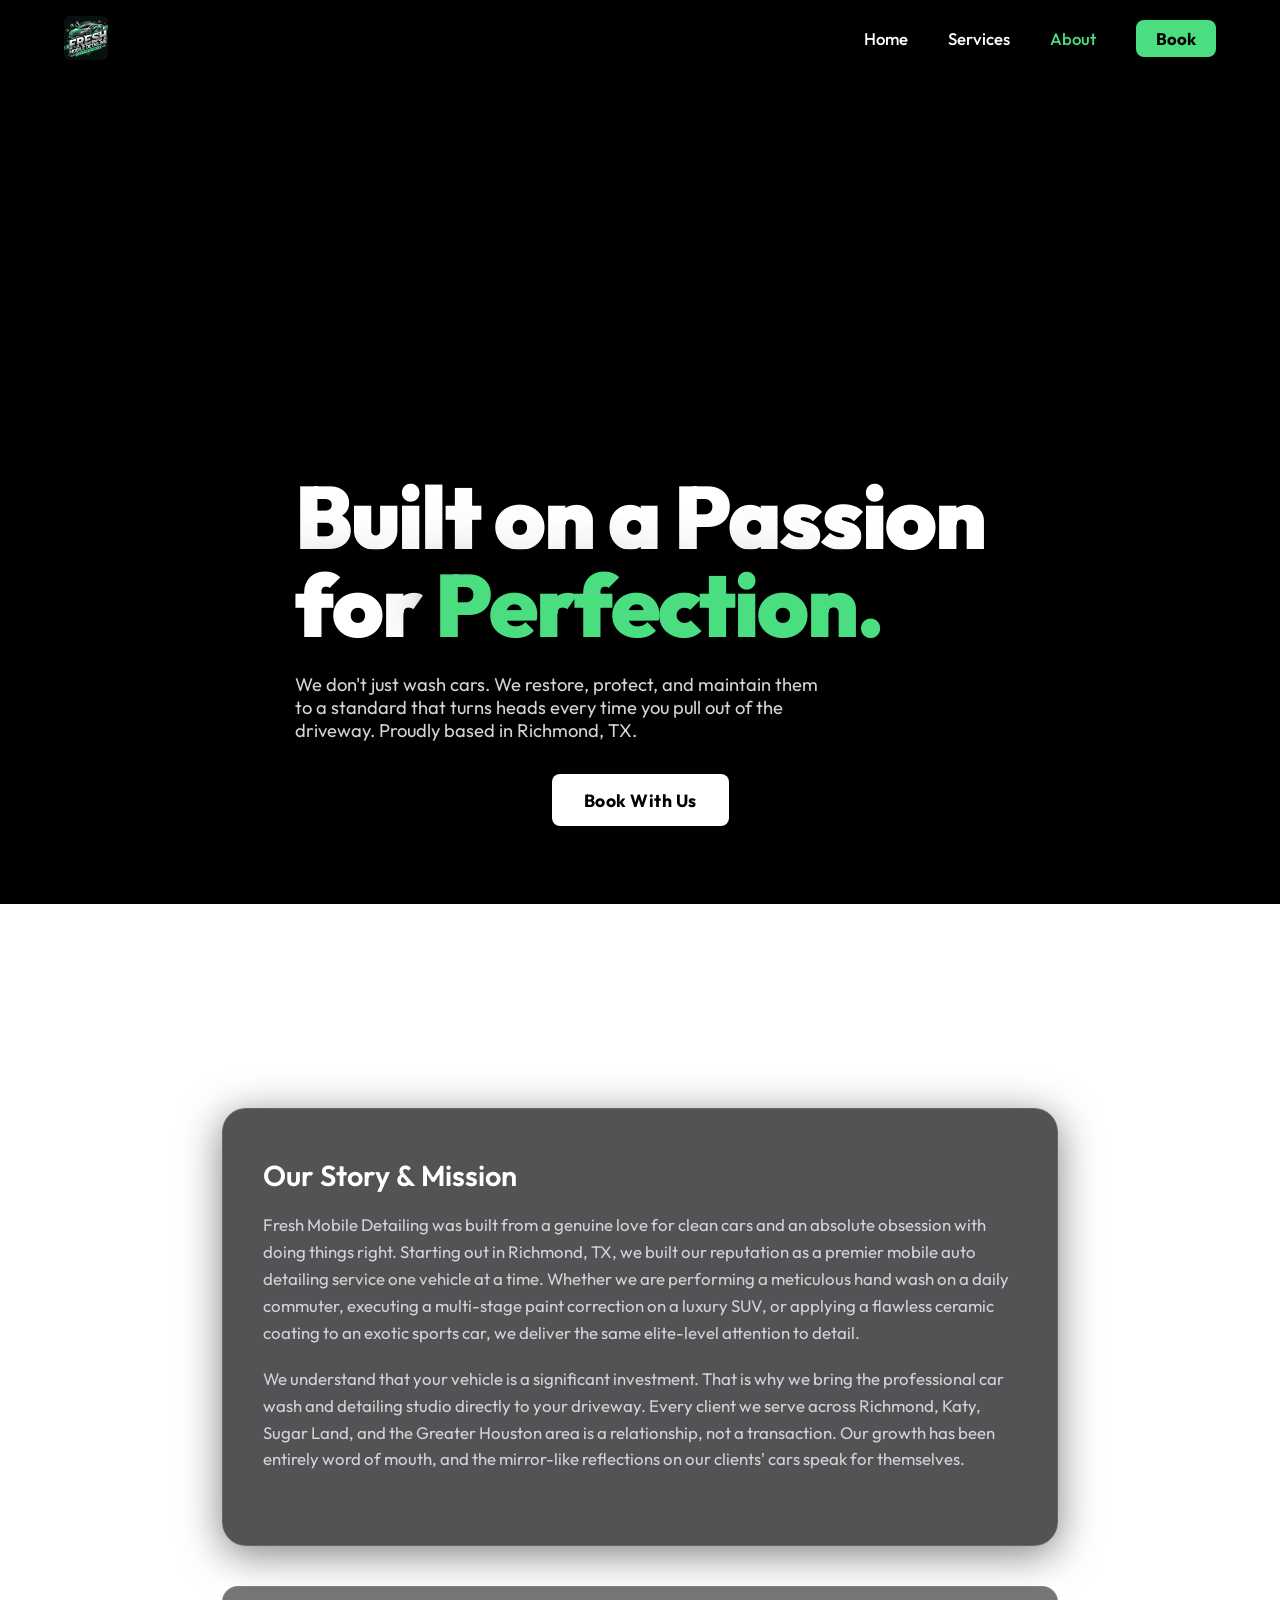
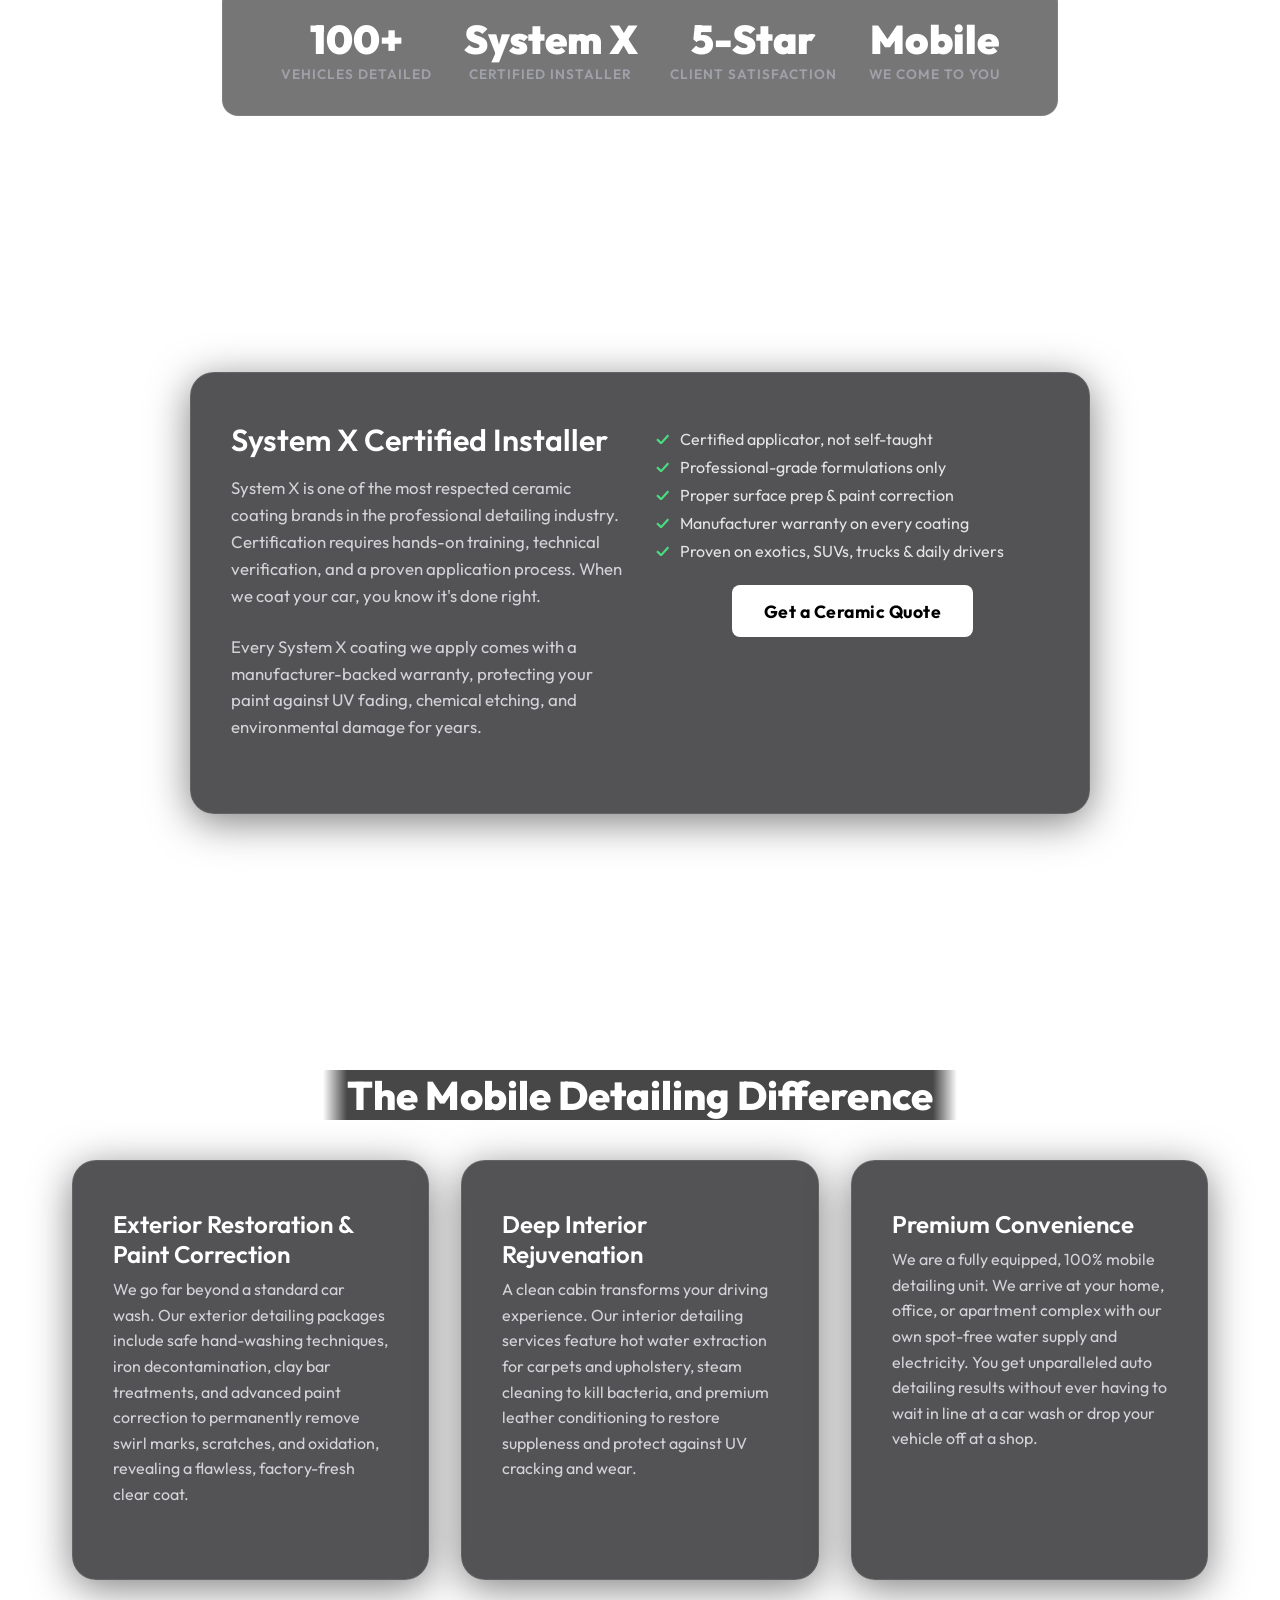
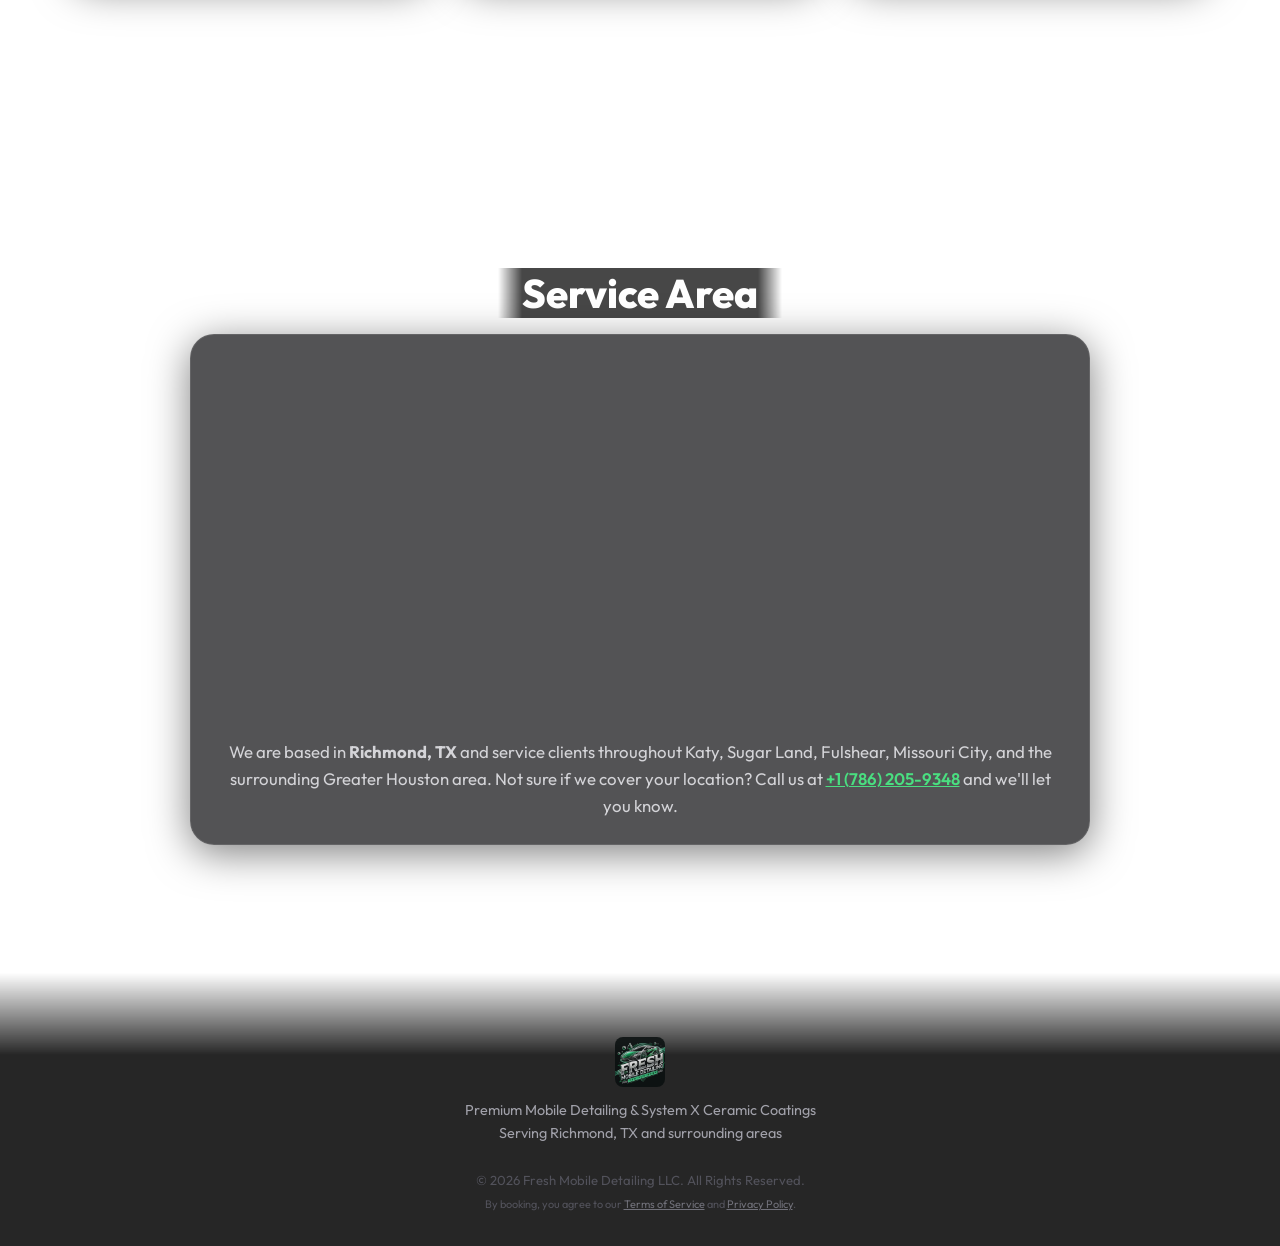
==== commit 5cc01779: "Revert "Move statistics row above Our Story on About page" This reverts commit 4a14ac8f6493822c725a5" ====
--- a/about.html
+++ b/about.html
@@ -48,26 +48,7 @@
         <!-- Story + Stats -->
         <section class="content-section">
             <div class="page-container" style="max-width: 900px;">
-                <div style="display:flex; justify-content:center; align-items:center; flex-wrap:wrap; gap:3rem 2rem; padding: 2rem; background: rgba(6, 6, 9, 0.55); border: 1px solid rgba(255,255,255,0.08); border-radius: 16px; backdrop-filter: blur(10px); text-align: center; margin-bottom: 2.5rem;">
-                    <div style="text-align:center;">
-                        <span style="display:block;font-size:2.5rem;font-weight:900;color:var(--primary);line-height:1;margin-bottom:0.25rem;">100+</span>
-                        <span style="font-size:0.85rem;color:#a1a1aa;text-transform:uppercase;letter-spacing:1px;font-weight:600;">Vehicles Detailed</span>
-                    </div>
-                    <div style="text-align:center;">
-                        <span style="display:block;font-size:2.5rem;font-weight:900;color:var(--primary);line-height:1;margin-bottom:0.25rem;">System X</span>
-                        <span style="font-size:0.85rem;color:#a1a1aa;text-transform:uppercase;letter-spacing:1px;font-weight:600;">Certified Installer</span>
-                    </div>
-                    <div style="text-align:center;">
-                        <span style="display:block;font-size:2.5rem;font-weight:900;color:var(--primary);line-height:1;margin-bottom:0.25rem;">5-Star</span>
-                        <span style="font-size:0.85rem;color:#a1a1aa;text-transform:uppercase;letter-spacing:1px;font-weight:600;">Client Satisfaction</span>
-                    </div>
-                    <div style="text-align:center;">
-                        <span style="display:block;font-size:2.5rem;font-weight:900;color:var(--primary);line-height:1;margin-bottom:0.25rem;">Mobile</span>
-                        <span style="font-size:0.85rem;color:#a1a1aa;text-transform:uppercase;letter-spacing:1px;font-weight:600;">We Come to You</span>
-                    </div>
-                </div>
-
-                <div class="glass-card info-card">
+                <div class="glass-card info-card" style="margin-bottom: 2.5rem;">
                     <h2 class="service-title" style="font-size:1.8rem;margin-bottom:1.2rem;">Our Story &amp; Mission</h2>
                     <p class="service-desc" style="font-size:1.05rem;margin-bottom:1.2rem;">
                         Fresh Mobile Detailing was built from a genuine love for clean cars and an absolute obsession with doing things right. Starting out in Richmond, TX, we built our reputation as a premier mobile auto detailing service one vehicle at a time. Whether we are performing a meticulous hand wash on a daily commuter, executing a multi-stage paint correction on a luxury SUV, or applying a flawless ceramic coating to an exotic sports car, we deliver the same elite-level attention to detail.
@@ -75,6 +56,25 @@
                     <p class="service-desc" style="font-size:1.05rem;">
                         We understand that your vehicle is a significant investment. That is why we bring the professional car wash and detailing studio directly to your driveway. Every client we serve across Richmond, Katy, Sugar Land, and the Greater Houston area is a relationship, not a transaction. Our growth has been entirely word of mouth, and the mirror-like reflections on our clients' cars speak for themselves.
                     </p>
+                </div>
+                
+                <div style="display:flex; justify-content:center; align-items:center; flex-wrap:wrap; gap:3rem 2rem; padding: 2rem; background: rgba(6, 6, 9, 0.55); border: 1px solid rgba(255,255,255,0.08); border-radius: 16px; backdrop-filter: blur(10px); text-align: center;">
+                    <div style="text-align:center;">
+                        <span style="display:block;font-size:2.5rem;font-weight:900;color:var(--primary);line-height:1;margin-bottom:0.25rem;">100+</span>
+                        <span style="font-size:0.85rem;color:#a1a1aa;text-transform:uppercase;letter-spacing:1px;font-weight:600;">Vehicles Detailed</span>
+                    </div>
+                    <div style="text-align:center;">
+                        <span style="display:block;font-size:2.5rem;font-weight:900;color:var(--primary);line-height:1;margin-bottom:0.25rem;">System X</span>
+                        <span style="font-size:0.85rem;color:#a1a1aa;text-transform:uppercase;letter-spacing:1px;font-weight:600;">Certified Installer</span>
+                    </div>
+                    <div style="text-align:center;">
+                        <span style="display:block;font-size:2.5rem;font-weight:900;color:var(--primary);line-height:1;margin-bottom:0.25rem;">5-Star</span>
+                        <span style="font-size:0.85rem;color:#a1a1aa;text-transform:uppercase;letter-spacing:1px;font-weight:600;">Client Satisfaction</span>
+                    </div>
+                    <div style="text-align:center;">
+                        <span style="display:block;font-size:2.5rem;font-weight:900;color:var(--primary);line-height:1;margin-bottom:0.25rem;">Mobile</span>
+                        <span style="font-size:0.85rem;color:#a1a1aa;text-transform:uppercase;letter-spacing:1px;font-weight:600;">We Come to You</span>
+                    </div>
                 </div>
             </div>
         </section>
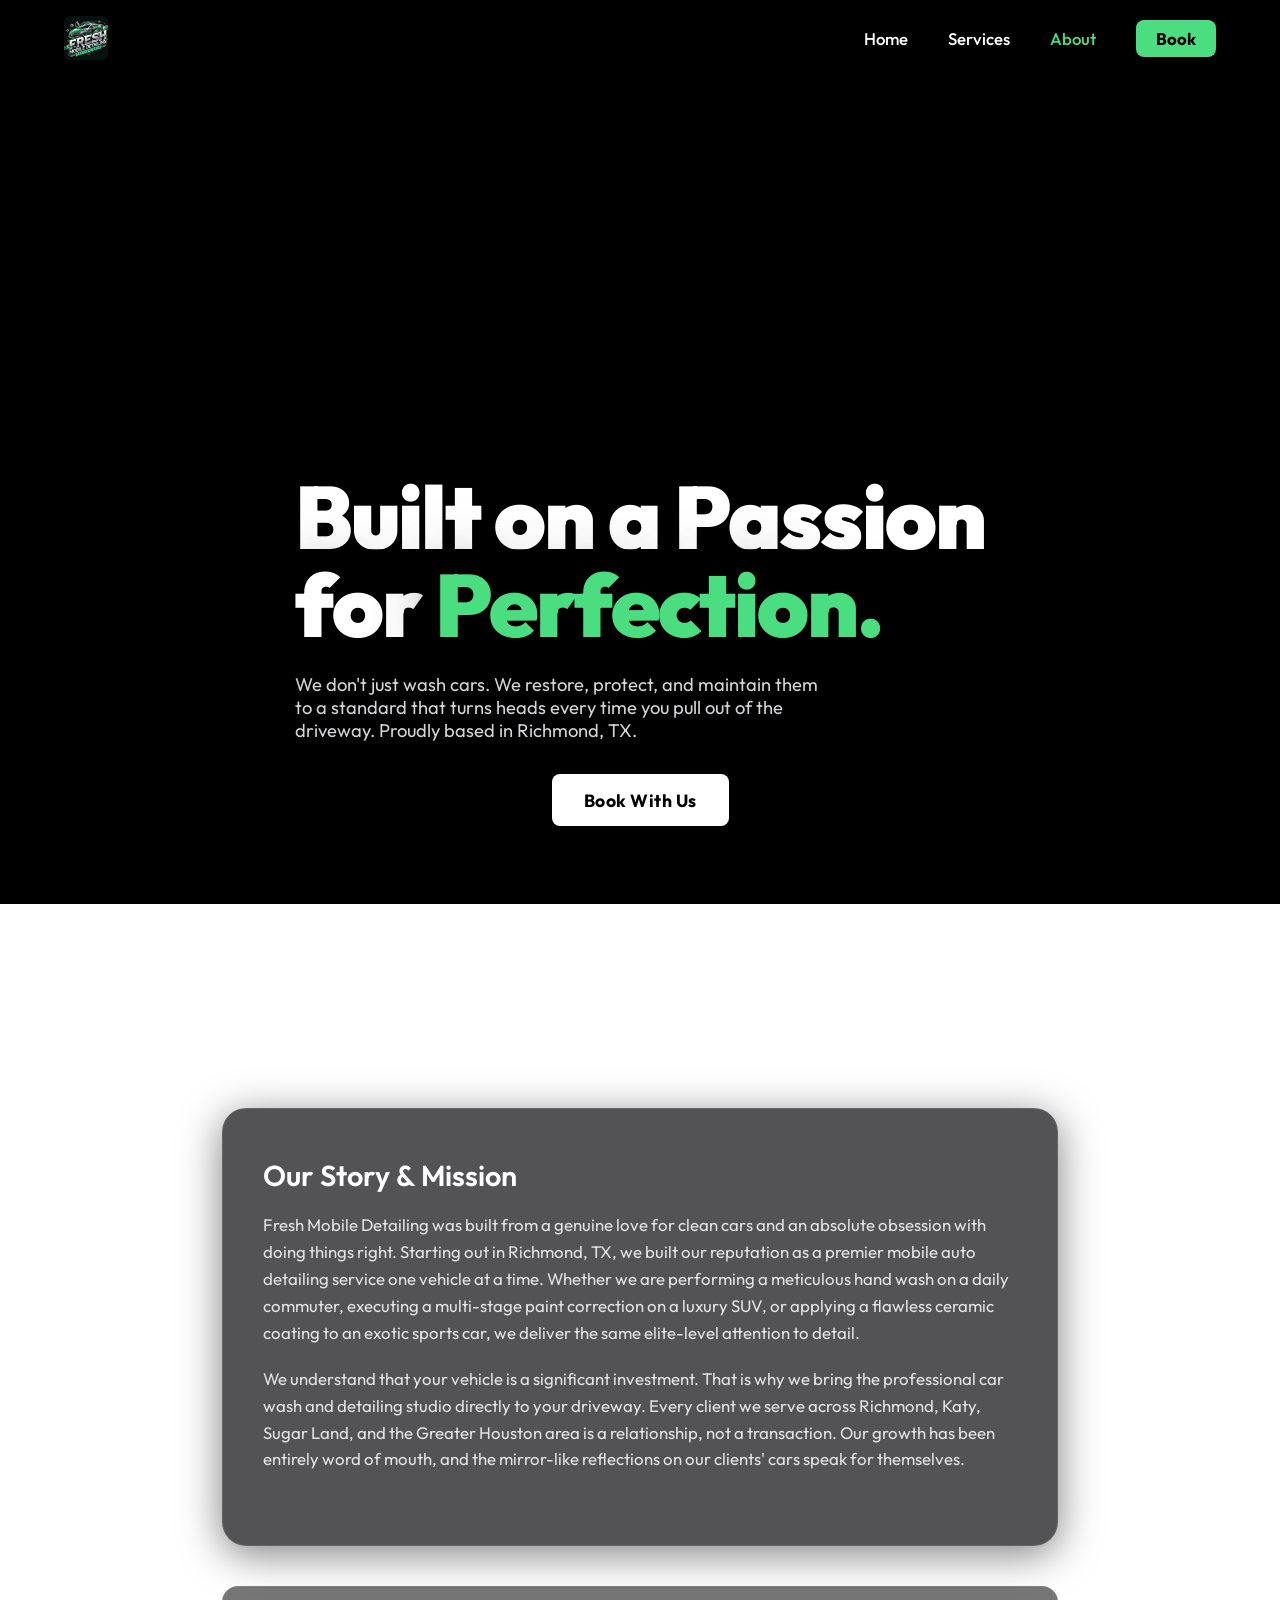
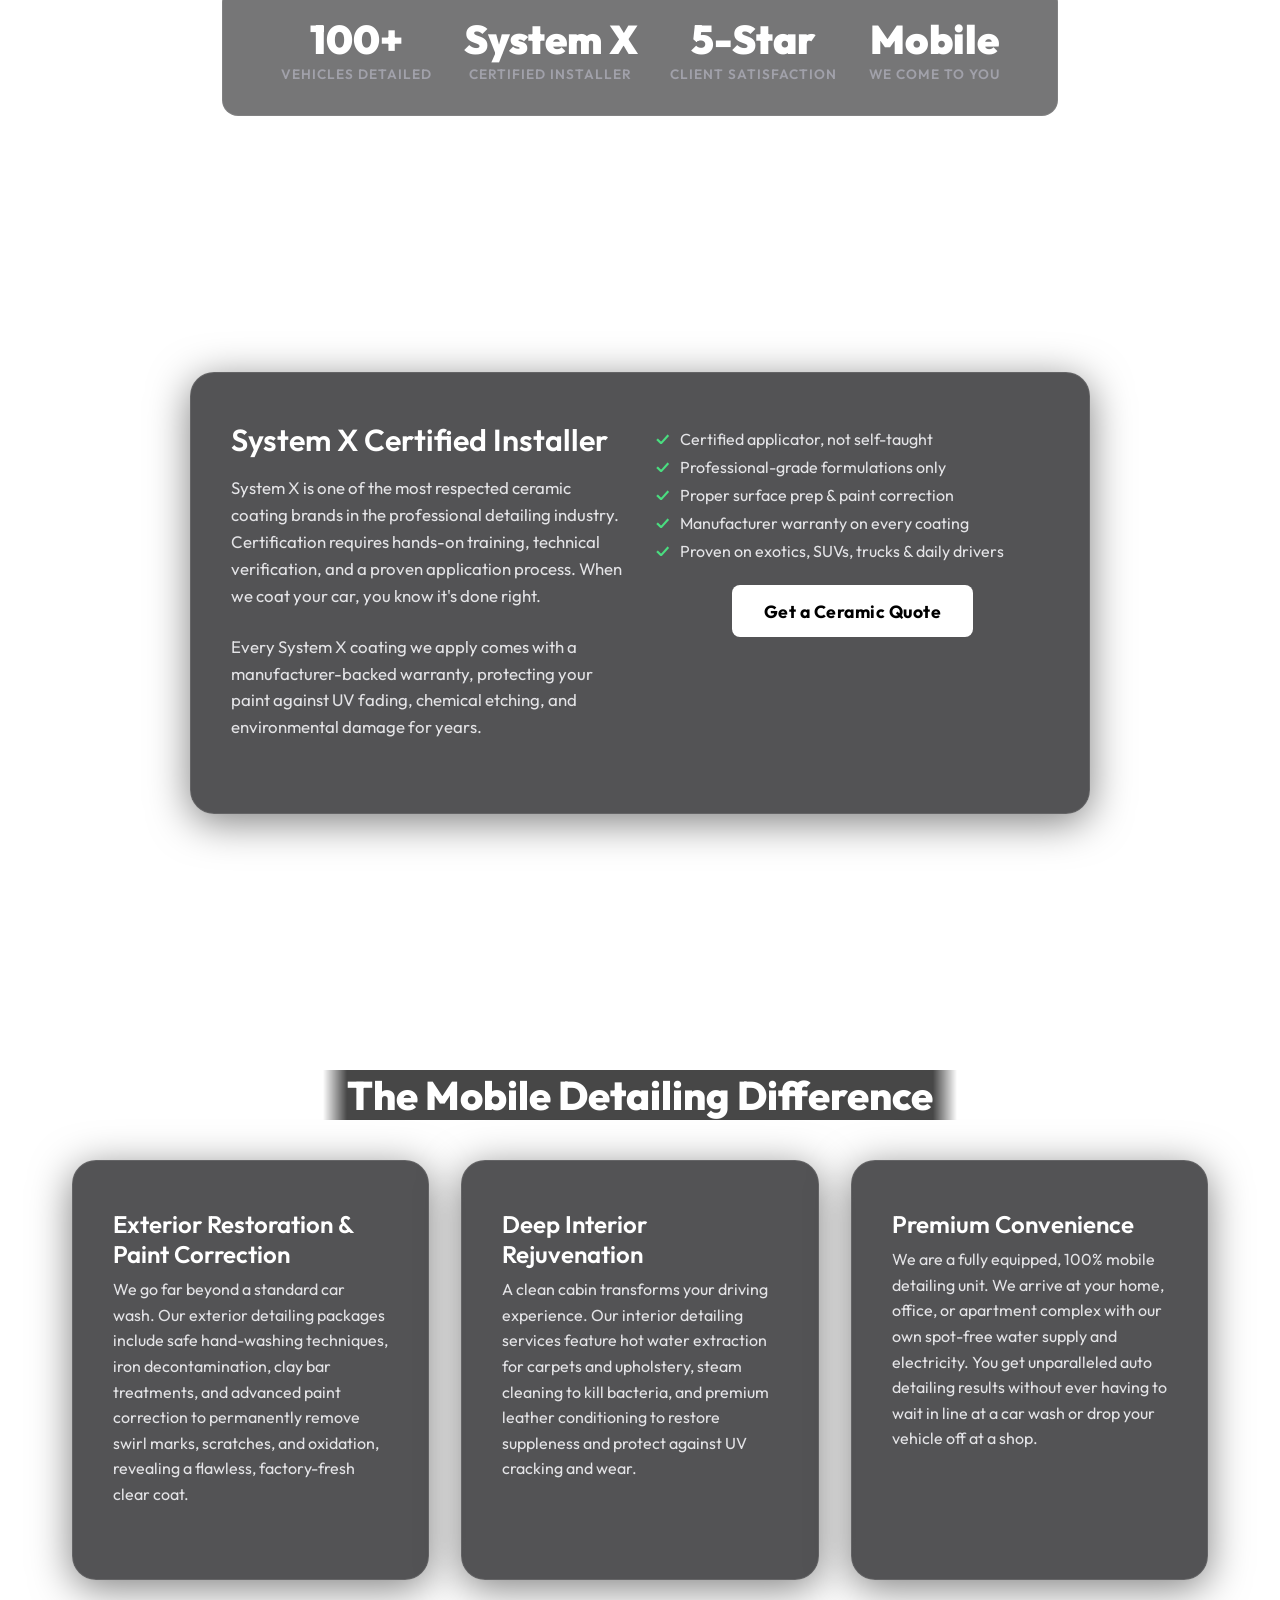
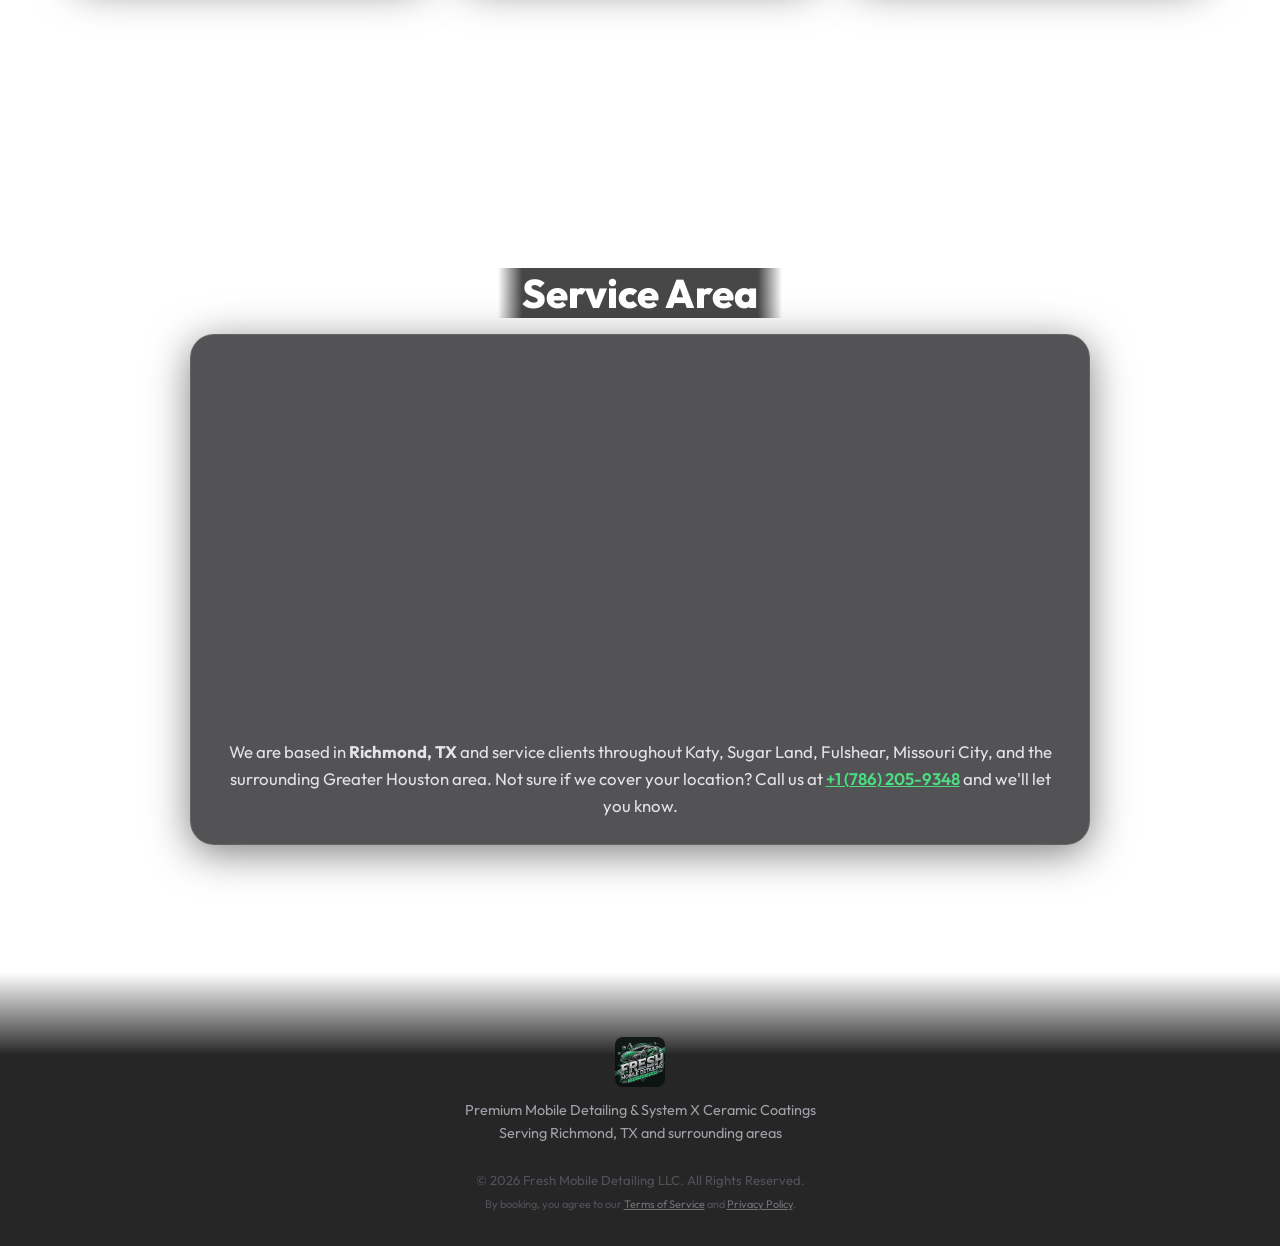
==== commit c8d69b4e: "Full audit cleanup: rename contact→book, remove dead CSS, fix Lighthouse (robots.txt, sitemap, font " ====
--- a/about.html
+++ b/about.html
@@ -7,7 +7,10 @@
     <meta name="description" content="Fresh Mobile Detailing is Richmond TX's premier mobile auto detailing service. Certified System X ceramic coating installers serving Richmond, Katy, Sugar Land, and Greater Houston. Passion-driven, results-obsessed.">
     <meta name="keywords" content="About Fresh Mobile Detailing, Richmond TX Detailer, Katy TX Car Wash, Sugar Land Auto Detail, Ceramic Coating Installers Houston, System X Certified Installer Texas">
     <link rel="stylesheet" href="styles.css">
-    <link href="https://fonts.googleapis.com/css2?family=Outfit:wght@300;400;500;600;800;900&display=swap" rel="stylesheet">
+    <link rel="preconnect" href="https://fonts.googleapis.com">
+    <link rel="preconnect" href="https://fonts.gstatic.com" crossorigin>
+    <link rel="preload" as="style" href="https://fonts.googleapis.com/css2?family=Outfit:wght@300;400;500;600;800;900&display=swap" onload="this.onload=null;this.rel='stylesheet'">
+    <noscript><link rel="stylesheet" href="https://fonts.googleapis.com/css2?family=Outfit:wght@300;400;500;600;800;900&display=swap"></noscript>
 </head>
 <body>
     <div class="video-container">
@@ -19,7 +22,7 @@
 
     <nav class="navbar">
         <a href="index.html" class="logo">
-            <img src="assets/FRESH.jpg" alt="Fresh Mobile Detailing Logo" class="logo-img">
+            <img src="assets/FRESH.jpg" alt="Fresh Mobile Detailing Logo" class="logo-img" width="44" height="44">
         </a>
         <button class="hamburger" aria-label="Toggle navigation" aria-expanded="false">
             <span></span><span></span><span></span>
@@ -28,7 +31,7 @@
             <li><a href="index.html">Home</a></li>
             <li><a href="services.html">Services</a></li>
             <li><a href="about.html" class="active">About</a></li>
-            <li><a href="contact.html" class="nav-cta">Book</a></li>
+            <li><a href="book.html" class="nav-cta">Book</a></li>
         </ul>
     </nav>
 
@@ -40,7 +43,7 @@
                 <h1 class="hero-title" style="font-size:clamp(2.8rem,7.5vw,5.5rem);"><span class="line-halo">Built on a Passion<br>for <span class="hero-accent">Perfection.</span></span></h1>
                 <p class="hero-sub" style="max-width:560px;"><span class="line-halo">We don't just wash cars. We restore, protect, and maintain them to a standard that turns heads every time you pull out of the driveway. Proudly based in Richmond, TX.</span></p>
                 <div style="text-align: center; margin-top: 1.5rem;">
-                    <a href="contact.html" class="cta-button">Book With Us</a>
+                    <a href="book.html" class="cta-button">Book With Us</a>
                 </div>
             </div>
         </section>
@@ -102,7 +105,7 @@
                                 <li>Proven on exotics, SUVs, trucks &amp; daily drivers</li>
                             </ul>
                             <div style="text-align: center; margin-top: 1.5rem;">
-                                <a href="contact.html" class="cta-button book-btn" data-service="ceramic">Get a Ceramic Quote</a>
+                                <a href="book.html" class="cta-button book-btn" data-service="ceramic">Get a Ceramic Quote</a>
                             </div>
                         </div>
                     </div>
--- a/styles.css
+++ b/styles.css
@@ -207,7 +207,6 @@
     box-shadow: 0 8px 40px 0 rgba(0, 0, 0, 0.5);
     animation: fadeInUp 0.8s ease-out forwards;
 }
-.glass-card.hero-card { max-width: 600px; }
 .glass-card.info-card { text-align: left; margin-bottom: 2rem; }
 
 /* Service cards — clean, readable but not gimmicky */
@@ -234,7 +233,7 @@
 }
 .service-title { font-size: 1.5rem; font-weight: 600; margin-bottom: 0.5rem; color: var(--primary); }
 .service-price { font-size: 1.25rem; font-weight: 800; margin-bottom: 1rem; color: var(--accent); }
-.service-desc { color: #d4d4d8; line-height: 1.6; margin-bottom: 1.5rem; }
+.service-desc { color: #e4e4e7; line-height: 1.6; margin-bottom: 1.5rem; }
 .service-list { list-style: none; color: #e4e4e7; margin-bottom: 1.5rem; }
 .service-list li { margin-bottom: 0.5rem; padding-left: 1.5rem; position: relative; }
 .service-list li::before { content: "✓"; color: var(--accent); position: absolute; left: 0; font-weight: bold; }
@@ -247,7 +246,6 @@
 .subtitle { font-size: 1.2rem; color: #e4e4e7; margin-bottom: 2rem; }
 
 /* Features */
-.features { display: flex; flex-direction: column; gap: 1rem; margin-bottom: 2.5rem; }
 .feature-item { display: flex; align-items: center; justify-content: center; gap: 0.5rem; font-size: 1.05rem; }
 
 /* Buttons */
@@ -399,9 +397,6 @@
 .footer-brand { display: flex; flex-direction: column; align-items: center; gap: 0.75rem; }
 .footer-logo { height: 50px; width: auto; object-fit: contain; border-radius: 8px; opacity: 0.85; }
 .footer-brand p { color: #a1a1aa; font-size: 0.9rem; line-height: 1.6; }
-.footer-links { display: flex; flex-wrap: wrap; justify-content: center; gap: 1rem 2rem; }
-.footer-links a { color: #a1a1aa; text-decoration: none; font-size: 0.9rem; transition: color 0.25s; }
-.footer-links a:hover { color: var(--primary); }
 .footer-copy { color: #52525b; font-size: 0.82rem; line-height: 1.7; }
 .footer-copy a { color: #71717a; text-decoration: underline; }
 
@@ -443,31 +438,7 @@
     border-radius: 0;
 }
 
-/* Stats row: each individual stat block gets its own pill */
-.stat-halo {
-    background: rgba(0, 0, 0, 0.65);
-    padding: 0.5rem 1rem;
-    border-radius: 8px;
-    backdrop-filter: blur(4px);
-}
-.hero-eyebrow {
-    font-size: 0.85rem;
-    font-weight: 600;
-    letter-spacing: 3px;
-    text-transform: uppercase;
-    color: var(--accent);
-    margin-bottom: 1.5rem;
-    position: relative;
-    display: inline-block;
-}
-.hero-eyebrow::before {
-    content: '';
-    position: absolute;
-    inset: -80% -200% -80% -80%;
-    background: radial-gradient(ellipse at center left, rgba(0,0,0,0.6) 0%, transparent 70%);
-    z-index: -1;
-    pointer-events: none;
-}
+
 .hero-title {
     font-size: clamp(3.5rem, 9vw, 7rem);
     font-weight: 900;
@@ -610,43 +581,6 @@
     margin-bottom: 0.75rem;
 }
 
-/* ===========================================================
-   ABOUT PAGE — stat cards grid
-   =========================================================== */
-.about-grid {
-    display: grid;
-    grid-template-columns: 1fr 1fr;
-    gap: 2rem;
-    align-items: start;
-}
-.about-text-card { text-align: left; }
-.about-stats-grid {
-    display: grid;
-    grid-template-columns: 1fr 1fr;
-    gap: 1rem;
-}
-.stat-card {
-    display: flex;
-    flex-direction: column;
-    align-items: center;
-    justify-content: center;
-    padding: 1.5rem 1rem;
-    text-align: center;
-    gap: 0.4rem;
-}
-.stat-big {
-    font-size: 1.6rem;
-    font-weight: 900;
-    color: var(--accent);
-    line-height: 1;
-}
-.stat-big-label {
-    font-size: 0.78rem;
-    color: #a1a1aa;
-    text-transform: uppercase;
-    letter-spacing: 1px;
-}
-
 /* Phone CTA on booking page */
 .phone-cta {
     display: inline-block;
@@ -660,13 +594,7 @@
 }
 .phone-cta:hover { opacity: 0.8; }
 
-/* Card icon on info cards */
-.card-icon {
-    font-size: 1.5rem;
-    margin-bottom: 0.75rem;
-    color: var(--accent);
-    opacity: 0.7;
-}
+
 
 /* ===========================================================
    MOBILE RESPONSIVENESS
@@ -679,8 +607,6 @@
     .grid-container { gap: 1.25rem; }
 
     /* About grid stacks on mobile */
-    .about-grid { grid-template-columns: 1fr; }
-    .about-stats-grid { grid-template-columns: 1fr 1fr; }
 
     /* Force buttons to wrap on very small screens if they can't fit */
     .service-card-actions { flex-direction: column; }
@@ -729,7 +655,7 @@
     .hero-actions { flex-direction: column; }
     .hero-actions .cta-button { text-align: center; }
 
-    .footer-links { gap: 0.75rem 1.5rem; }
+
 }
 
 @keyframes fadeInUp {
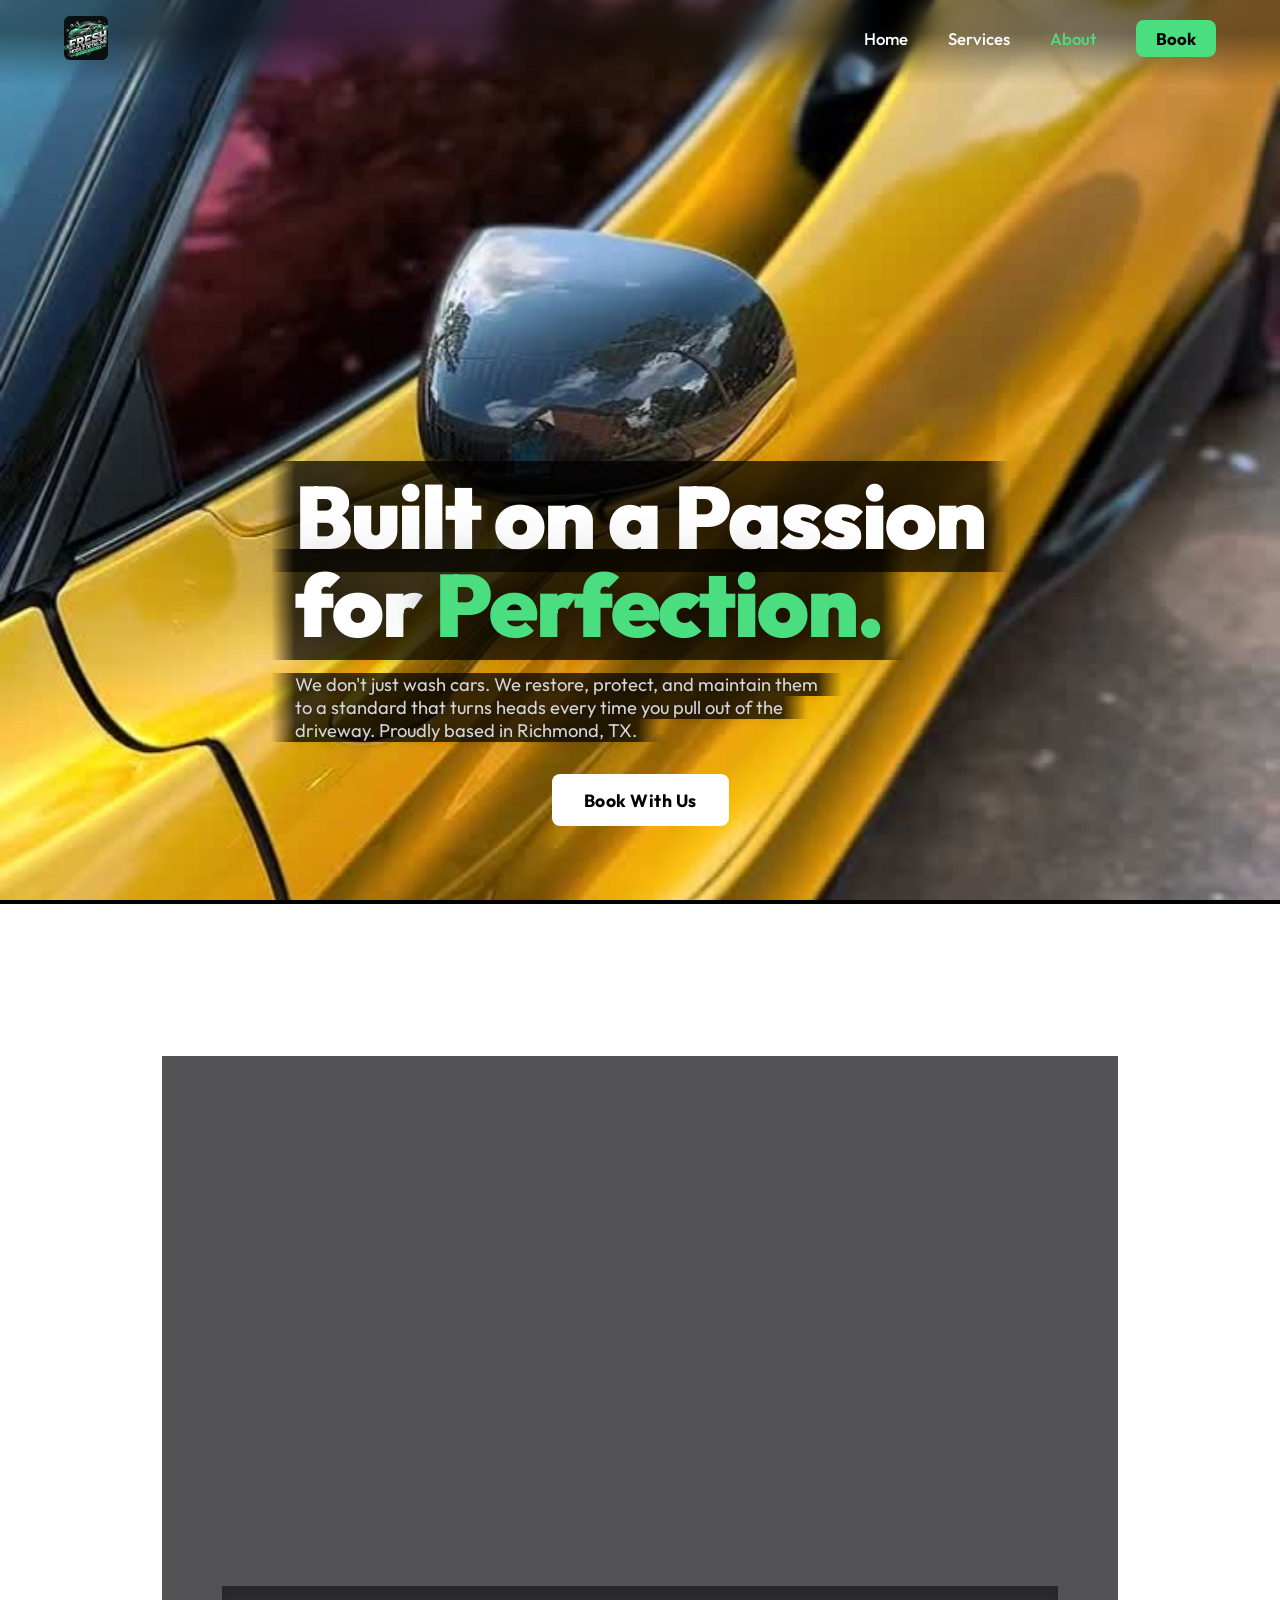
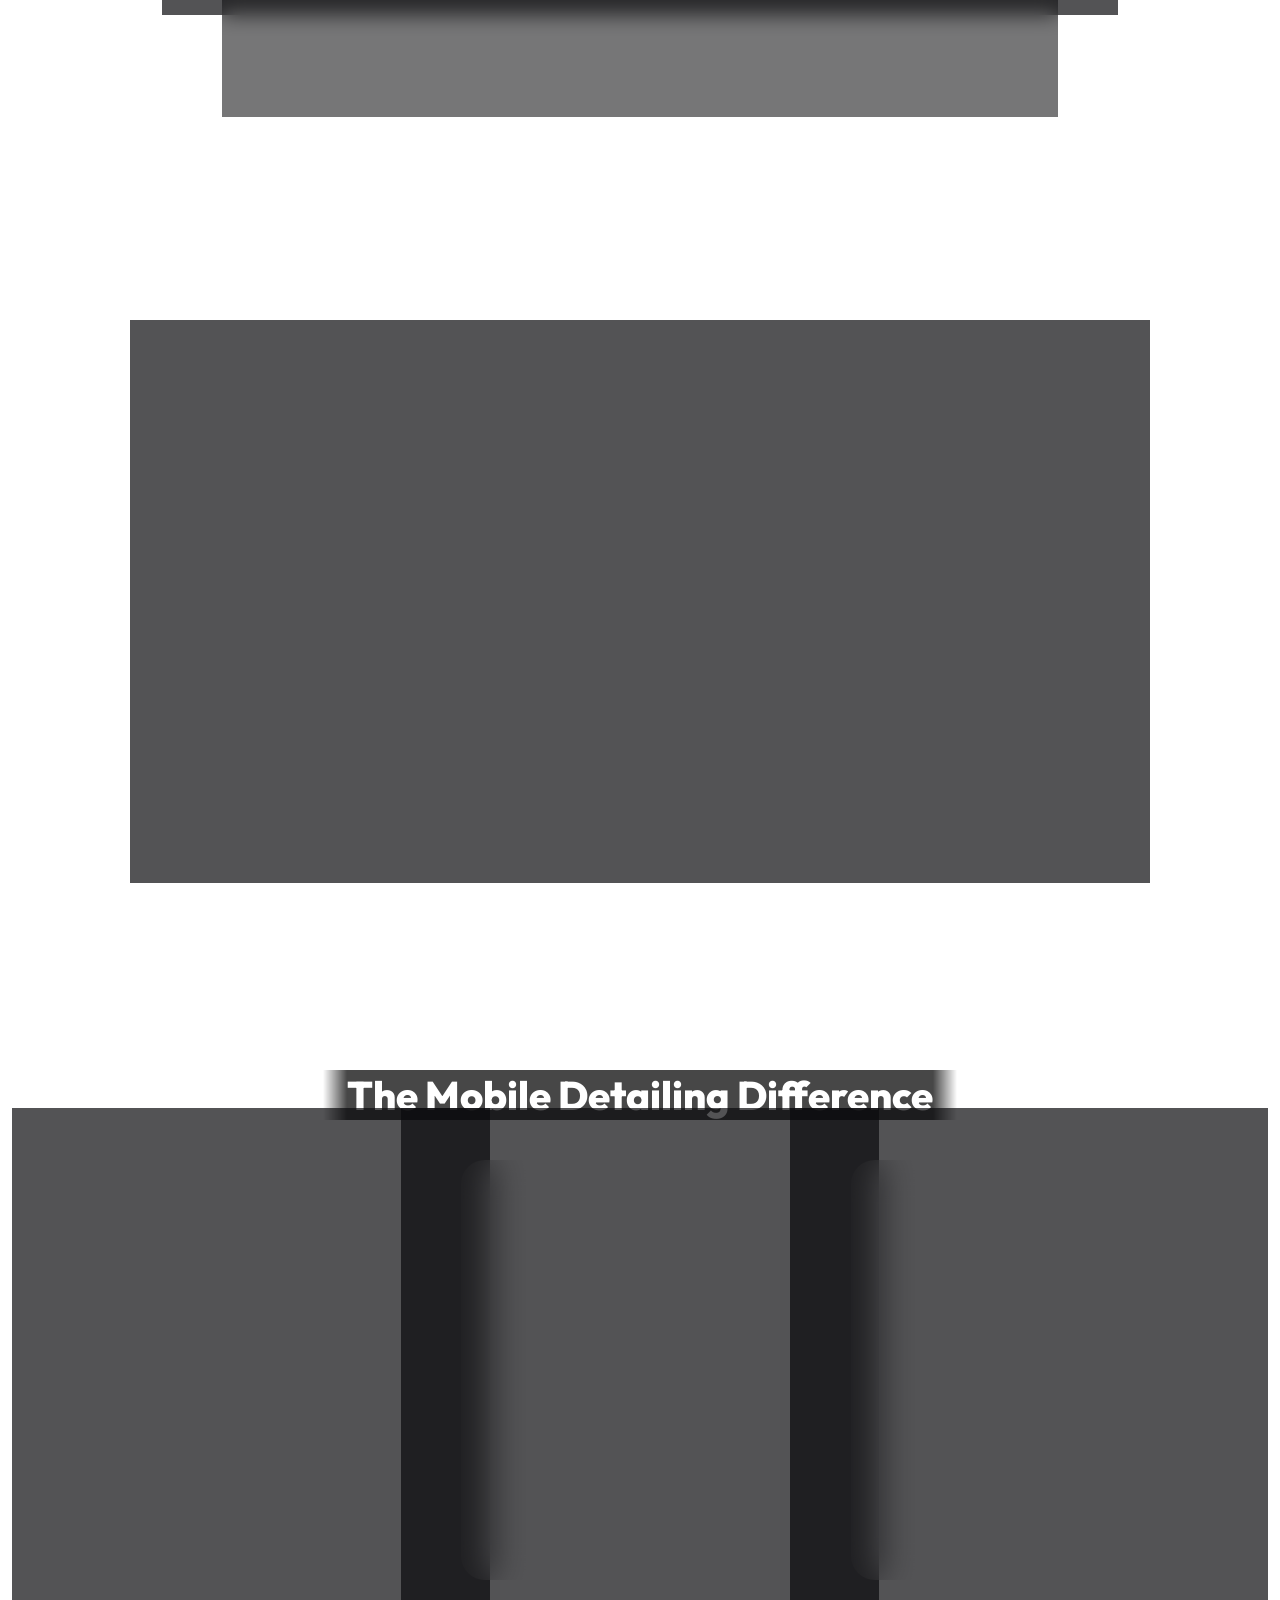
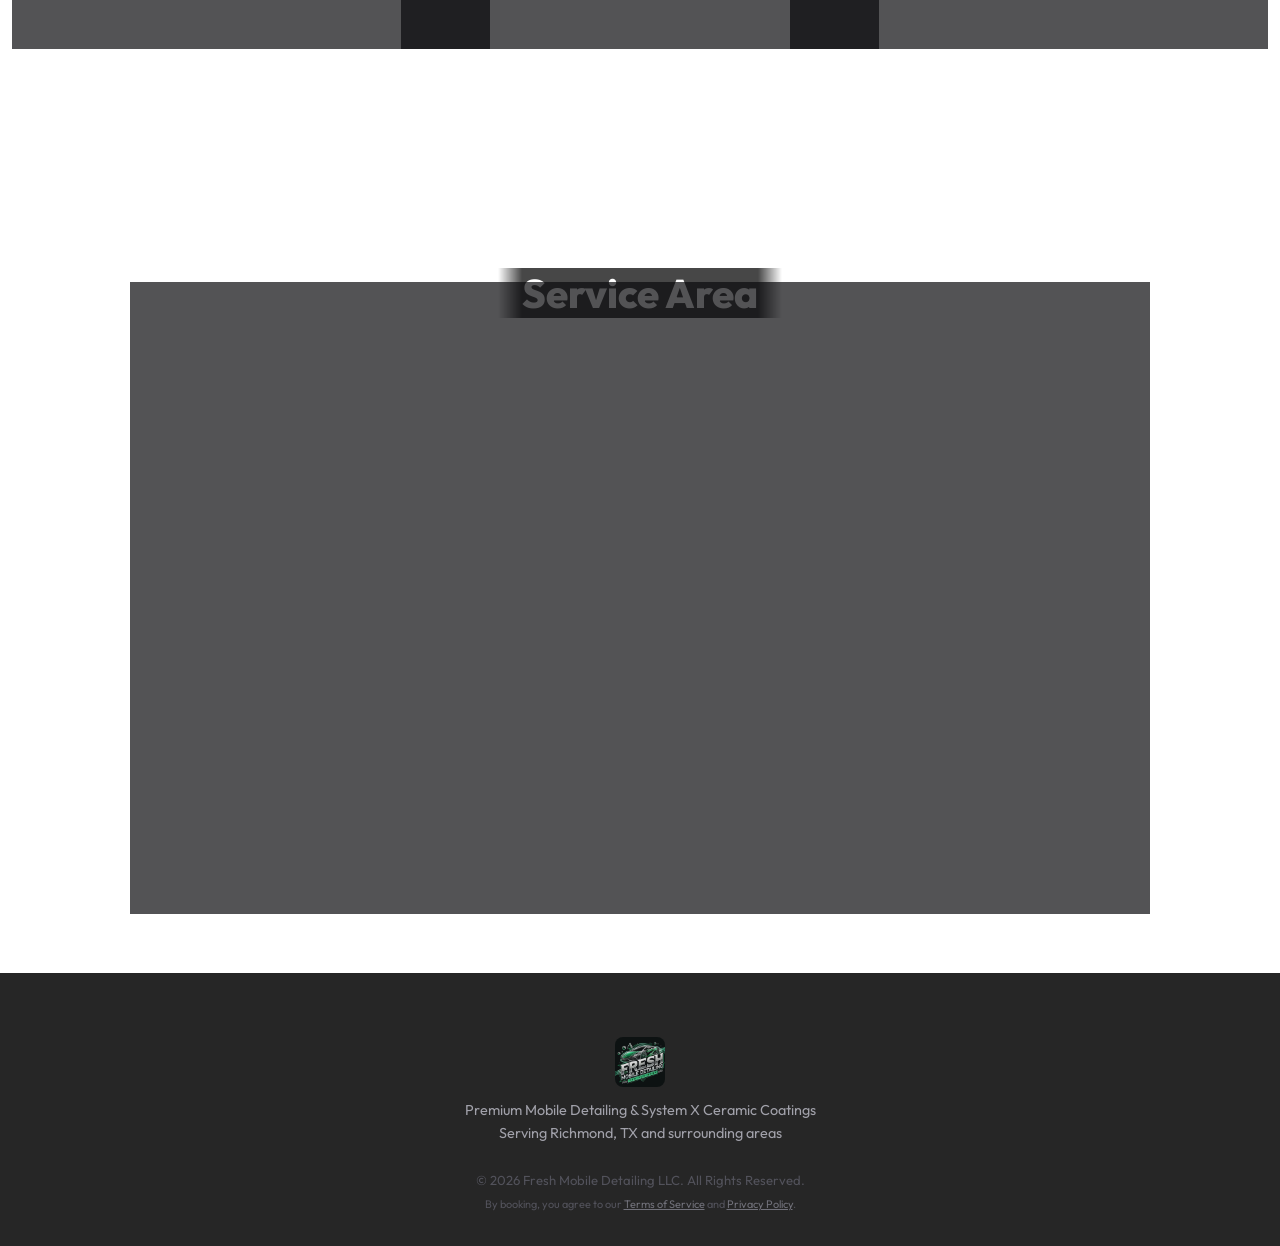
==== commit f23ebe49: "Fix mobile spacing, iOS Safari video autoplay fixes, add video posters, and setup Google Sheets book" ====
--- a/about.html
+++ b/about.html
@@ -11,10 +11,12 @@
     <link rel="preconnect" href="https://fonts.gstatic.com" crossorigin>
     <link rel="preload" as="style" href="https://fonts.googleapis.com/css2?family=Outfit:wght@300;400;500;600;800;900&display=swap" onload="this.onload=null;this.rel='stylesheet'">
     <noscript><link rel="stylesheet" href="https://fonts.googleapis.com/css2?family=Outfit:wght@300;400;500;600;800;900&display=swap"></noscript>
+    <link rel="canonical" href="https://fresh-mobile-detailing.pages.dev/about.html">
+    <link rel="apple-touch-icon" href="assets/FRESH.jpg">
 </head>
 <body>
     <div class="video-container">
-        <video autoplay muted loop playsinline id="bg-video">
+        <video autoplay muted loop playsinline preload="auto" poster="assets/FRESH_MCLAREN-poster.jpg" id="bg-video" onloadedmetadata="this.muted=true;this.play();">
             <source src="assets/FRESH_MCLAREN.mp4" type="video/mp4">
         </video>
         <div class="overlay"></div>
@@ -146,7 +148,6 @@
                             height="380"
                             style="border:0;display:block;"
                             allowfullscreen=""
-                            loading="lazy"
                             referrerpolicy="no-referrer-when-downgrade"
                             title="Fresh Mobile Detailing Service Area - Richmond TX">
                         </iframe>
--- a/styles.css
+++ b/styles.css
@@ -233,10 +233,16 @@
 }
 .service-title { font-size: 1.5rem; font-weight: 600; margin-bottom: 0.5rem; color: var(--primary); }
 .service-price { font-size: 1.25rem; font-weight: 800; margin-bottom: 1rem; color: var(--accent); }
-.service-desc { color: #e4e4e7; line-height: 1.6; margin-bottom: 1.5rem; }
+.service-desc { color: #ffffff; line-height: 1.6; margin-bottom: 1.5rem; }
 .service-list { list-style: none; color: #e4e4e7; margin-bottom: 1.5rem; }
 .service-list li { margin-bottom: 0.5rem; padding-left: 1.5rem; position: relative; }
 .service-list li::before { content: "✓"; color: var(--accent); position: absolute; left: 0; font-weight: bold; }
+
+/* Fix iOS phone number link styling globally */
+a[href^="tel"] {
+    color: inherit;
+    text-decoration: none;
+}
 
 /* ===========================================================
    TYPOGRAPHY
@@ -600,11 +606,16 @@
    MOBILE RESPONSIVENESS
    =========================================================== */
 @media (max-width: 768px) {
-    .content-section { padding: 3rem 0; }
-    .page-container { padding: 1.5rem 1rem; }
-    .glass-card { padding: 2rem 1.25rem; border-radius: 16px; width: 100%; }
-    .service-card { padding: 1.5rem 1.25rem; border-radius: 14px; }
-    .grid-container { gap: 1.25rem; }
+    .content-section { padding: 2rem 0; }
+    .page-container { padding: 1rem 0.5rem; }
+    .glass-card { padding: 1.25rem 1rem; border-radius: 16px; width: 100%; }
+    .service-card { padding: 1.25rem 1rem; border-radius: 14px; }
+    .grid-container { gap: 1rem; }
+
+    .form-row { gap: 0.75rem; }
+    .booking-form { gap: 0.75rem; }
+    .form-group { gap: 0.25rem; }
+    .form-control { padding: 0.75rem; }
 
     /* About grid stacks on mobile */
 
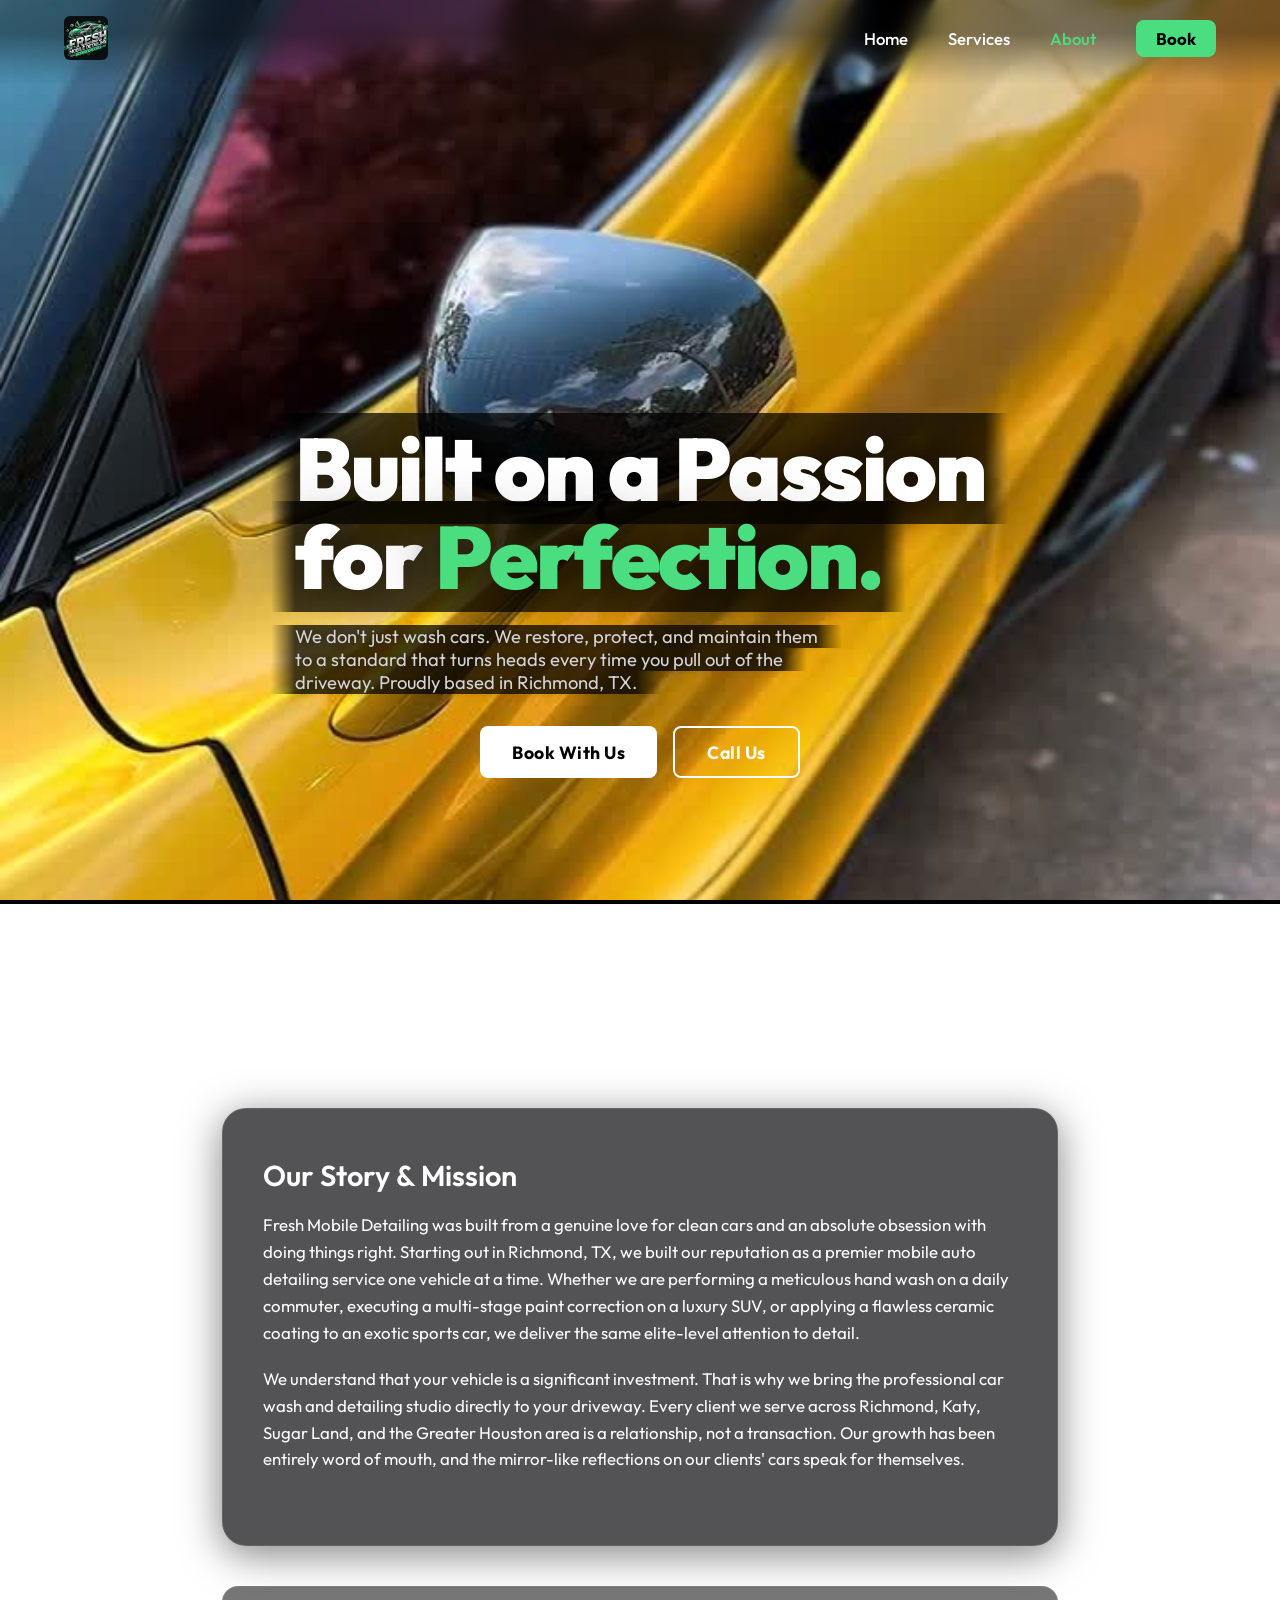
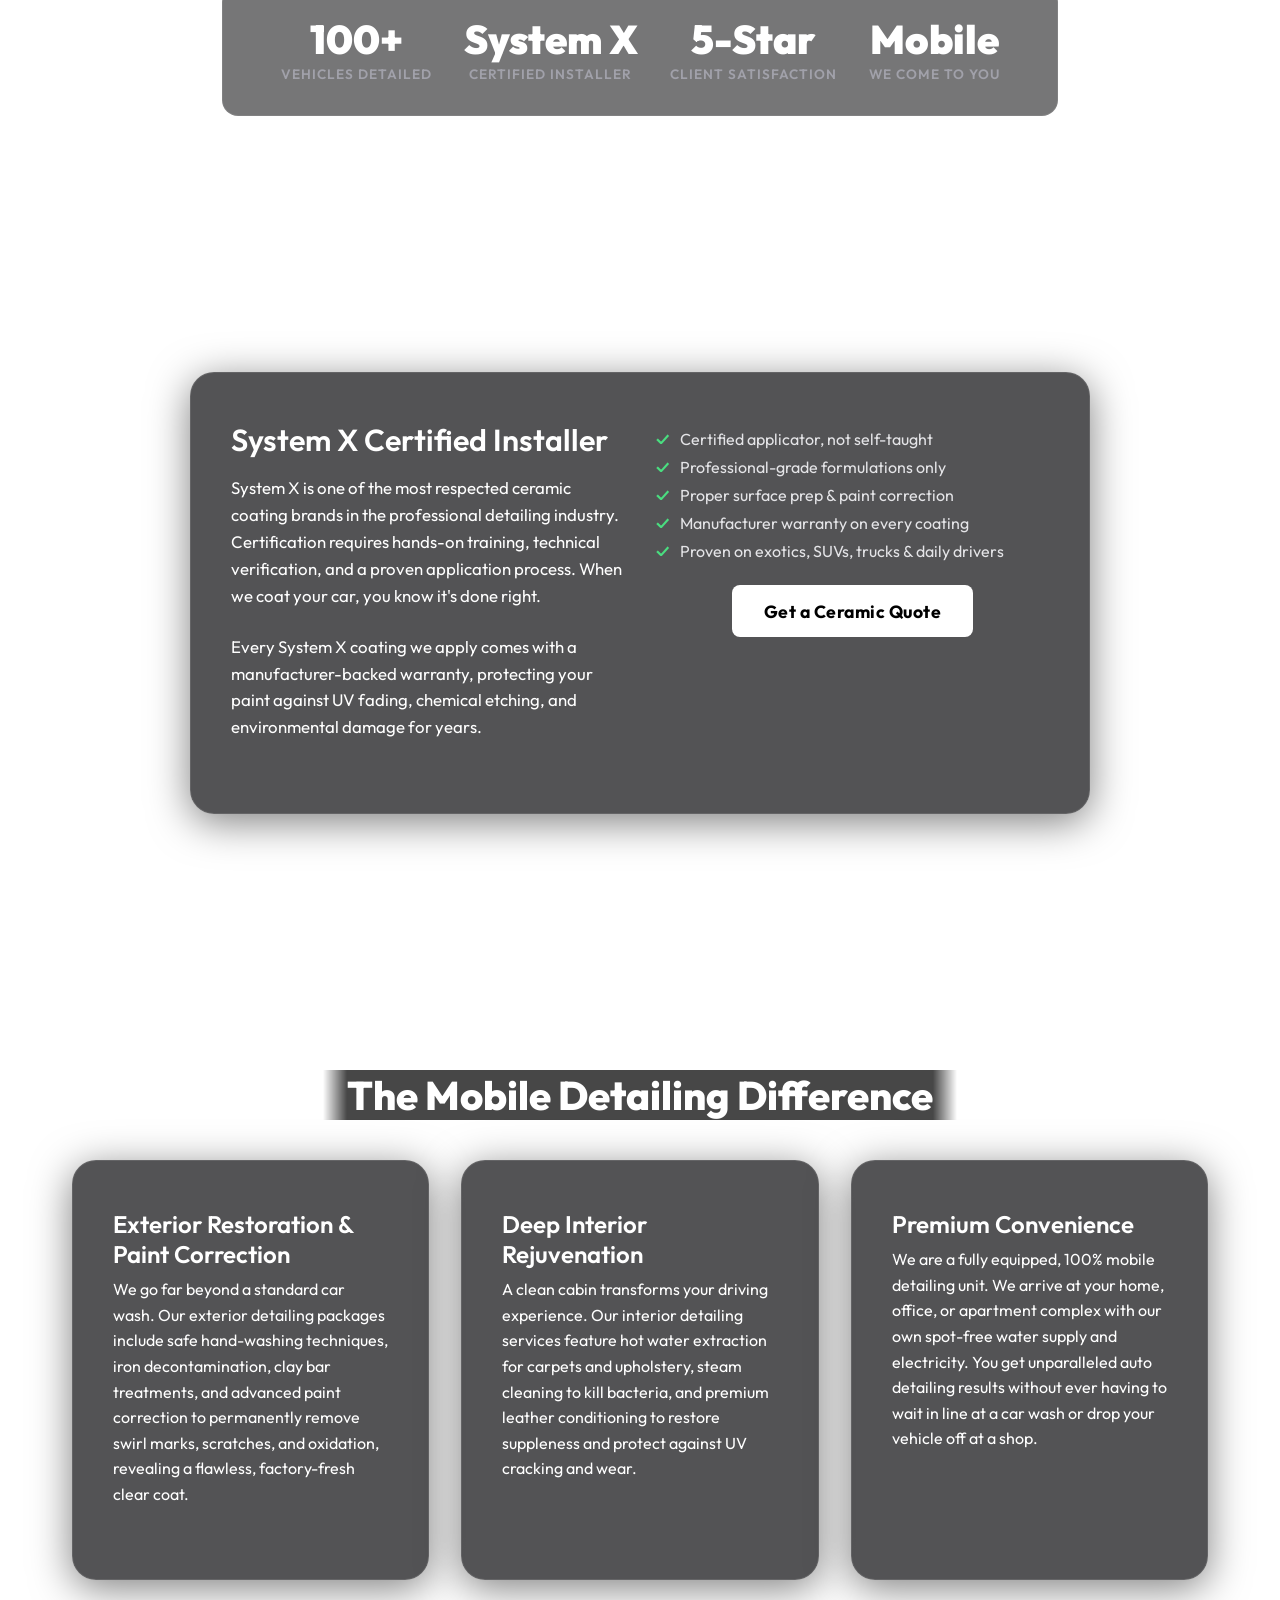
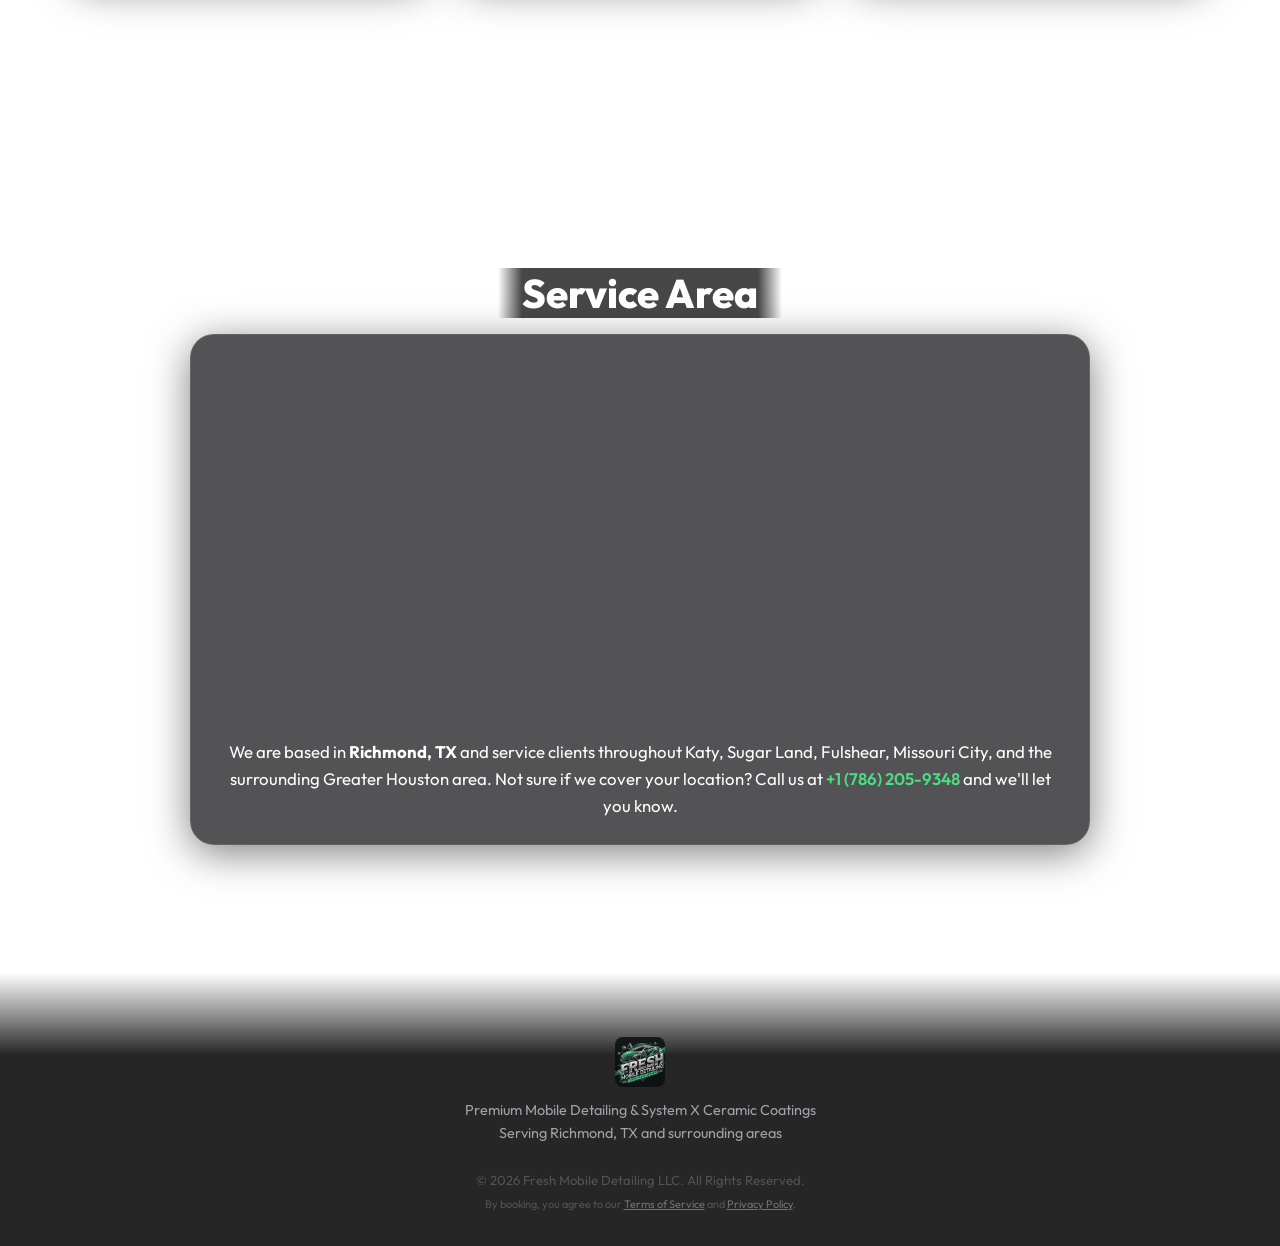
==== commit d0bbd630: "Add Call CTA side by side with Book CTA in hero sections" ====
--- a/about.html
+++ b/about.html
@@ -44,8 +44,9 @@
             <div class="hero-content">
                 <h1 class="hero-title" style="font-size:clamp(2.8rem,7.5vw,5.5rem);"><span class="line-halo">Built on a Passion<br>for <span class="hero-accent">Perfection.</span></span></h1>
                 <p class="hero-sub" style="max-width:560px;"><span class="line-halo">We don't just wash cars. We restore, protect, and maintain them to a standard that turns heads every time you pull out of the driveway. Proudly based in Richmond, TX.</span></p>
-                <div style="text-align: center; margin-top: 1.5rem;">
+                <div class="hero-actions" style="justify-content: center; margin-top: 1.5rem;">
                     <a href="book.html" class="cta-button">Book With Us</a>
+                    <a href="tel:+17862059348" class="cta-button outline">Call Us</a>
                 </div>
             </div>
         </section>
